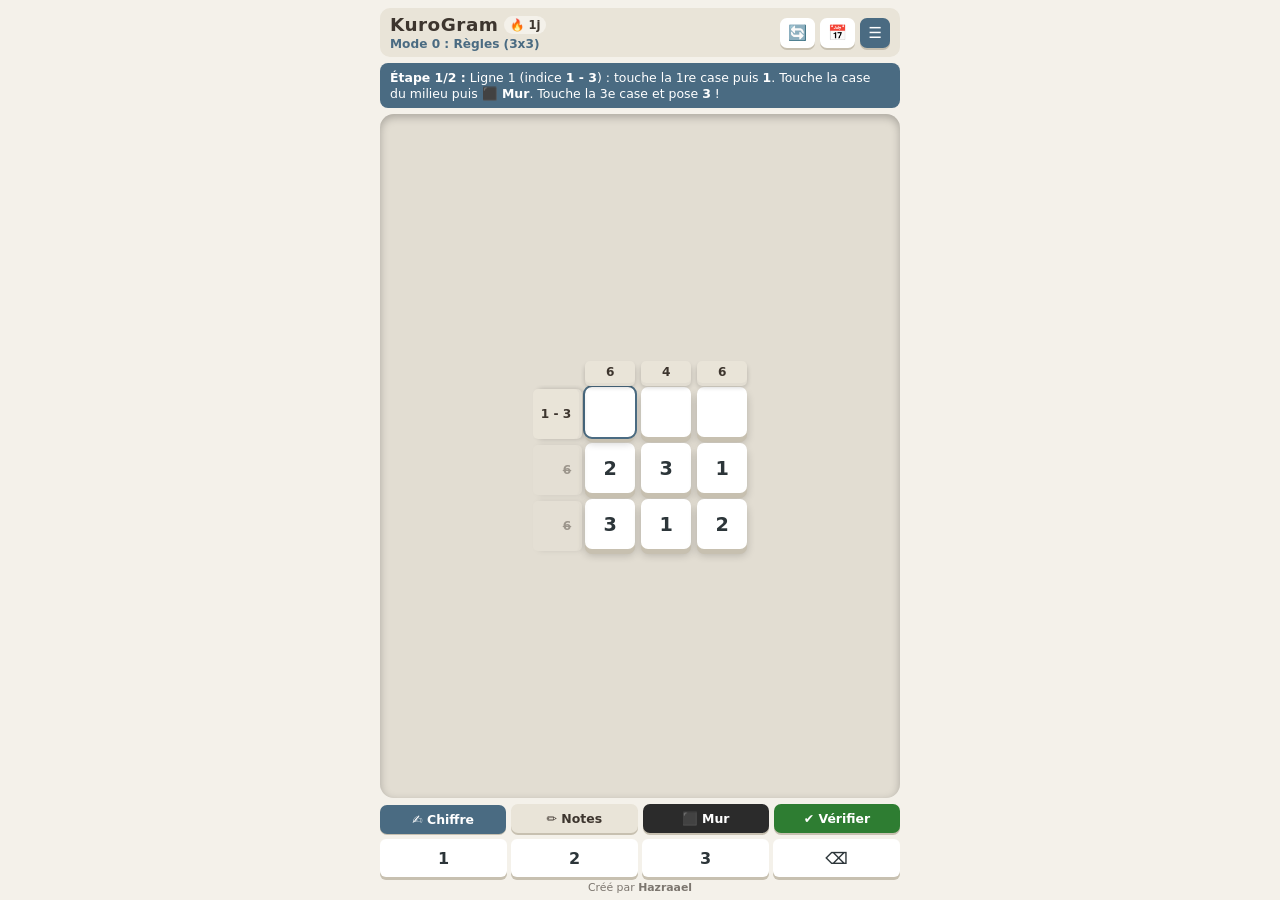
==== index.html @ c88545e5 "Add files via upload" ====
<!DOCTYPE html>
<html lang="fr">
<head>
    <meta charset="UTF-8">
    <meta name="viewport" content="width=device-width, initial-scale=1.0, maximum-scale=1.0, user-scalable=no">
    <title>KuroGram</title>
    <link rel="stylesheet" href="style.css">
</head>
<body class="theme-paper">
    <div id="app">
        <!-- EN-TÊTE UNIFIÉ COMPACT -->
        <header class="top-bar">
            <div class="brand-col">
                <div class="brand-line">
                    <h1>KuroGram</h1>
                    <span id="streak-badge" title="Jours consécutifs">🔥 1j</span>
                    <span id="lives-container" class="hidden">❤️❤️❤️❤️</span>
                </div>
                <div class="sub-status">
                    <span id="mode-label">Mode 0 : Règles</span>
                    <select id="size-selector" class="size-selector hidden" title="Taille de la grille"></select>
                </div>
            </div>

            <div class="header-actions">
                <div id="timer-label" class="timer-pill hidden">⏱️ 00:00</div>
                <button id="btn-new-grid" class="icon-btn" title="Nouvelle grille (Pub)">🔄</button>
                <button id="btn-daily" class="icon-btn" title="Défi du Jour">📅</button>
                <button id="btn-menu" class="icon-btn menu-btn" title="Menu Principal">☰</button>
            </div>
        </header>

        <!-- BANDEAU TUTORIEL / GUIDAGE (Modes 0 et 1 uniquement) -->
        <div id="guide-banner" class="guide-banner hidden">
            <span id="guide-text">Bienvenue dans le mode d'apprentissage.</span>
        </div>

        <!-- PLATEAU DE JEU 2.5D AUTO-ADAPTATIF -->
        <main class="board-wrapper" id="board-wrapper">
            <div id="grid-container" class="grid-container"></div>
        </main>

        <!-- ZONE DE CONTRÔLES TOUJOURS VISIBLE EN BAS -->
        <section class="controls-area">
            <div class="input-modes">
                <button id="tool-num" class="tool-btn active">✍️ Chiffre</button>
                <button id="tool-note" class="tool-btn">✏️ Notes</button>
                <button id="action-wall" class="tool-btn wall-action-btn">⬛ Mur</button>
                <button id="btn-verify" class="tool-btn verify-btn">✔️ Vérifier</button>
            </div>

            <!-- PAVÉ NUMÉRIQUE COMPACT -->
            <div id="numpad" class="numpad"></div>

            <!-- BARRE DES 3 BONUS + CRÉDIT INTÉGRÉ -->
            <div id="bonus-bar" class="bonus-bar">
                <button id="bonus-hammer" class="bonus-btn">
                    <span class="bonus-icon" id="icon-b1">🔨</span>
                    <span class="bonus-name" id="name-b1">Tampon</span>
                    <span class="bonus-count" id="count-b1">3</span>
                </button>
                <button id="bonus-quill" class="bonus-btn">
                    <span class="bonus-icon" id="icon-b2">🪶</span>
                    <span class="bonus-name" id="name-b2">Plume</span>
                    <span class="bonus-count" id="count-b2">2</span>
                </button>
                <button id="bonus-pencil" class="bonus-btn">
                    <span class="bonus-icon" id="icon-b3">✏️</span>
                    <span class="bonus-name" id="name-b3">Crayon</span>
                    <span class="bonus-count" id="count-b3">3</span>
                </button>
            </div>
            <footer class="credits">Créé par <strong>Hazraael</strong></footer>
        </section>
    </div>

    <!-- MENU UNIQUE CENTRALISÉ (ONGLETS : MODES / STATS / THÈMES & HAUTS-FAITS) -->
    <div id="modal-hub" class="modal hidden">
        <div class="modal-content">
            <div class="hub-tabs">
                <button class="hub-tab active" data-tab="tab-modes">⚙️ Modes</button>
                <button class="hub-tab" data-tab="tab-stats">📊 Stats</button>
                <button class="hub-tab" data-tab="tab-themes">🏆 Thèmes</button>
            </div>

            <!-- ONGLET 1 : MODES & PARAMÈTRES -->
            <div id="tab-modes" class="tab-pane">
                <div class="mode-list" id="mode-list"></div>
                <hr>
                <label class="toggle-row">
                    <span>Chiffres gravés dans les murs (Modes 0-3)</span>
                    <input type="checkbox" id="toggle-engraved" checked>
                </label>
                <div class="dev-unlock-box">
                    <input type="text" id="secret-code-input" placeholder="Code donateur / secret...">
                    <button id="btn-secret-code" class="primary-btn">Valider</button>
                </div>
                <div class="debug-zone">
                    <strong>🛠️ Outils de phase de test :</strong>
                    <div class="debug-actions">
                        <button id="btn-debug-unlock" class="secondary-btn">🔓 Tout débloquer</button>
                        <button id="btn-debug-reset" class="danger-btn">🗑️ Réinitialiser</button>
                    </div>
                </div>
            </div>

            <!-- ONGLET 2 : STATISTIQUES PERSONNELLES (GLOBAL + PAR TAILLE) -->
            <div id="tab-stats" class="tab-pane hidden">
                <div class="stats-filter-row">
                    <label for="stats-size-filter"><strong>Afficher :</strong></label>
                    <select id="stats-size-filter" class="size-selector">
                        <option value="global">🌍 Global (Toutes les grilles)</option>
                        <option value="3">Grille 3x3</option>
                        <option value="4">Grille 4x4</option>
                        <option value="5">Grille 5x5</option>
                        <option value="6">Grille 6x6</option>
                        <option value="7">Grille 7x7</option>
                        <option value="8">Grille 8x8</option>
                        <option value="9">Grille 9x9</option>
                        <option value="10">Grille 10x10 (PGM)</option>
                        <option value="11">Grille 11x11 (PGM)</option>
                        <option value="12">Grille 12x12 (PGM)</option>
                        <option value="13">Grille 13x13 (PGM)</option>
                        <option value="14">Grille 14x14 (PGM)</option>
                        <option value="15">Grille 15x15 (PGM)</option>
                        <option value="16">Grille 16x16 (PGM)</option>
                    </select>
                </div>
                <div id="stats-grid" class="stats-grid"></div>
                <div id="stats-details" class="stats-details"></div>
            </div>

            <!-- ONGLET 3 : THÈMES & HAUTS-FAITS -->
            <div id="tab-themes" class="tab-pane hidden">
                <h3>Thèmes Visuels</h3>
                <div id="theme-selector" class="theme-list"></div>
                <h3>Hauts-Faits</h3>
                <div id="achievements-list" class="achievements-list"></div>
            </div>

            <button class="close-modal-btn" data-close="modal-hub">Fermer</button>
        </div>
    </div>

    <!-- MODALE : VICTOIRE / DÉFAITE -->
    <div id="modal-end" class="modal hidden">
        <div class="modal-content center">
            <h2 id="end-title">Grille Résolue !</h2>
            <p id="end-message"></p>
            <div id="end-ad-info" class="ad-limit-box hidden"></div>
            <div class="end-actions">
                <button id="btn-extra-life" class="secondary-btn hidden">📺 Regarder une pub (+Vies)</button>
                <button id="btn-next-level" class="primary-btn">Nouvelle Grille ▶</button>
            </div>
        </div>
    </div>

    <!-- MODALE : PUBLICITÉ RÉCOMPENSÉE (SIMULATEUR PRÊT POUR ADMOB) -->
    <div id="modal-ad" class="modal hidden">
        <div class="modal-content center">
            <h2 id="ad-modal-title">📺 Bonus Vidéo</h2>
            <p id="ad-modal-desc"></p>
            <div id="ad-video-box" class="ad-video-box hidden">
                <div class="ad-spinner">⏳</div>
                <div id="ad-countdown-text">Publicité en cours... 3s</div>
            </div>
            <div class="end-actions" id="ad-modal-buttons">
                <button id="btn-watch-ad" class="secondary-btn">📺 Regarder la vidéo</button>
                <button id="btn-cancel-ad" class="close-modal-btn">Annuler</button>
            </div>
        </div>
    </div>

    <script src="game.js"></script>
</body>
</html>
---- style.css ----
:root {
    --bg-main: #f4f1ea;
    --bg-board: #e2ddd2;
    --tile-top: #ffffff;
    --tile-side: #c7c0b0;
    --tile-text: #2c3539;
    --wall-bg: #2b2b2b;
    --wall-inner-shadow: #141414;
    --wall-engraved: #686868;
    --clue-bg: #e9e4d8;
    --clue-text: #3d352e;
    --accent: #4a6b82;
}

body.theme-stone {
    --bg-main: #2c3034;
    --bg-board: #1e2124;
    --tile-top: #d6d2c4;
    --tile-side: #8e8878;
    --tile-text: #1c1c1c;
    --wall-bg: #16181a;
    --wall-inner-shadow: #090a0b;
    --wall-engraved: #52585e;
    --clue-bg: #383d42;
    --clue-text: #e0dcd0;
    --accent: #c08552;
}

body.theme-slate {
    --bg-main: #181b20;
    --bg-board: #111317;
    --tile-top: #262b33;
    --tile-side: #14171c;
    --tile-text: #e6e1d6;
    --wall-bg: #0c0e12;
    --wall-inner-shadow: #050608;
    --wall-engraved: #3a414d;
    --clue-bg: #20242b;
    --clue-text: #d4af37;
    --accent: #b89230;
}

* { box-sizing: border-box; margin: 0; padding: 0; user-select: none; font-family: system-ui, -apple-system, sans-serif; }

html, body {
    width: 100%;
    height: 100dvh;
    overflow: hidden;
    background-color: var(--bg-main);
    color: var(--tile-text);
    display: flex;
    justify-content: center;
    transition: background-color 0.3s;
}

#app {
    width: 100%;
    max-width: 540px;
    height: 100dvh;
    display: flex;
    flex-direction: column;
    justify-content: space-between;
    padding: 8px 10px 6px 10px;
    gap: 6px;
    overflow: hidden;
}

/* EN-TÊTE UNIFIÉ */
.top-bar {
    display: flex;
    justify-content: space-between;
    align-items: center;
    background: var(--clue-bg);
    padding: 6px 10px;
    border-radius: 10px;
    flex-shrink: 0;
}
.brand-col { display: flex; flex-direction: column; gap: 2px; }
.brand-line { display: flex; align-items: center; gap: 6px; }
.brand-line h1 { font-size: 1.15rem; letter-spacing: 0.5px; color: var(--clue-text); }
#streak-badge { background: var(--bg-main); padding: 2px 6px; border-radius: 10px; font-size: 0.72rem; font-weight: bold; color: var(--clue-text); }
#lives-container { font-size: 0.74rem; letter-spacing: -1px; }

.sub-status { display: flex; align-items: center; gap: 6px; font-size: 0.76rem; font-weight: 700; color: var(--accent); }
.size-selector {
    background: var(--tile-top); color: var(--tile-text);
    border: 1px solid var(--tile-side); border-radius: 5px;
    padding: 2px 6px; font-weight: 700; font-size: 0.75rem; cursor: pointer;
}

.header-actions { display: flex; align-items: center; gap: 5px; }
.timer-pill {
    background: var(--bg-main); color: var(--accent);
    padding: 5px 7px; border-radius: 7px; font-size: 0.78rem;
    font-weight: 800; font-variant-numeric: tabular-nums;
}
.icon-btn {
    background: var(--tile-top); color: var(--clue-text);
    border: none; padding: 6px 8px; border-radius: 7px;
    font-size: 0.95rem; cursor: pointer; box-shadow: 0 2px 0 var(--tile-side);
}
.icon-btn:active { transform: translateY(2px); box-shadow: none; }
.icon-btn.active-daily { background: var(--accent); color: #fff; }
.menu-btn { font-weight: 900; background: var(--accent); color: #fff; }

/* BANDEAU TUTORIEL COMPACT */
.guide-banner {
    background: var(--accent); color: #fff; padding: 7px 10px;
    border-radius: 8px; font-size: 0.78rem; line-height: 1.25;
    flex-shrink: 0;
}
.hidden { display: none !important; }

/* PLATEAU 2.5D FLEXIBLE */
.board-wrapper {
    flex: 1;
    min-height: 0;
    width: 100%;
    background: var(--bg-board);
    padding: 8px;
    border-radius: 14px;
    box-shadow: inset 0 3px 8px rgba(0,0,0,0.25);
    overflow: auto;
    display: flex;
}

.grid-container {
    display: grid;
    gap: 6px;
    align-items: center;
    justify-items: center;
    width: max-content;
    margin: auto;
}
.grid-container.compact-grid { gap: 3px; }

.corner-cell {
    position: sticky; top: 0; left: 0; z-index: 6;
    width: 100%; height: 100%;
    background: var(--bg-board);
    box-shadow: 2px 2px 0 var(--bg-board);
}

/* CASES INDICES */
.clue-cell {
    background: var(--clue-bg); color: var(--clue-text);
    border-radius: 5px; display: flex;
    font-weight: 700; font-size: 0.76rem;
}
.clue-cell.col-clue {
    position: sticky; top: 0; z-index: 4;
    width: 100%; height: 100%;
    flex-direction: column; justify-content: flex-end; align-items: center;
    padding: 4px 2px;
    box-shadow: 0 3px 0 var(--bg-board), 0 4px 5px rgba(0,0,0,0.2);
}
.clue-cell.row-clue {
    position: sticky; left: 0; z-index: 4;
    width: 100%; min-width: max-content; height: 100%;
    flex-direction: row; align-items: center; justify-content: flex-end;
    padding: 0 8px; white-space: nowrap;
    box-shadow: 3px 0 0 var(--bg-board), 4px 0 5px rgba(0,0,0,0.2);
}
.clue-cell.valid-clue { opacity: 0.42; text-decoration: line-through; }

/* TUILES DE JEU EN RELIEF 3D */
.tile {
    background: var(--tile-top); color: var(--tile-text);
    border-radius: 7px; position: relative; cursor: pointer;
    display: flex; justify-content: center; align-items: center;
    font-weight: 800;
    box-shadow: 0 5px 0 var(--tile-side), 0 6px 8px rgba(0,0,0,0.2);
    transform: translateY(-2px);
    transition: transform 0.1s ease, box-shadow 0.1s ease, background-color 0.15s;
}
.compact-grid .tile {
    border-radius: 5px;
    box-shadow: 0 3px 0 var(--tile-side), 0 3px 4px rgba(0,0,0,0.18);
    transform: translateY(-1px);
}
.tile.selected { outline: 2.5px solid var(--accent); z-index: 2; }

/* CASE MUR */
.tile.wall {
    background: var(--wall-bg); color: var(--wall-engraved);
    transform: translateY(2px);
    box-shadow: inset 0 3px 6px var(--wall-inner-shadow);
}
.compact-grid .tile.wall { transform: translateY(1px); }
.tile.wall.hide-engraved .tile-value { visibility: hidden; }

/* NOTES CANDIDATS */
.notes-grid {
    position: absolute; inset: 2px;
    display: grid; grid-template-columns: repeat(3, 1fr);
    font-size: 0.52rem; font-weight: 700; color: var(--accent);
    pointer-events: none; line-height: 1;
}
.notes-grid span { display: flex; justify-content: center; align-items: center; }

/* ANIMATIONS */
@keyframes waveJump {
    0%, 100% { transform: translateY(-2px) scale(1); }
    50% { transform: translateY(-9px) scale(1.06); }
}
.tile.wave-anim { animation: waveJump 0.4s ease; }

@keyframes pencilPulse {
    0%, 100% { box-shadow: 0 4px 0 var(--tile-side), 0 0 0 0 rgba(245, 176, 65, 0); }
    50% { box-shadow: 0 4px 0 var(--tile-side), 0 0 0 5px rgba(245, 176, 65, 0.85); }
}
.tile.bonus-highlight { animation: pencilPulse 0.7s ease 3; }

@keyframes errorFlash {
    0%, 100% { background-color: var(--tile-top); }
    50% { background-color: #e74c3c; color: #fff; }
}
.tile.error-highlight { animation: errorFlash 0.45s ease 3; }

@keyframes screenShake {
    0%, 100% { transform: translate(0, 0); }
    25% { transform: translate(-5px, 3px); }
    50% { transform: translate(5px, -3px); }
    75% { transform: translate(-3px, -2px); }
}
.shake { animation: screenShake 0.3s ease; }

/* CONTRÔLES DU BAS */
.controls-area { display: flex; flex-direction: column; gap: 6px; flex-shrink: 0; }
.input-modes { display: grid; grid-template-columns: repeat(4, 1fr); gap: 5px; }
.tool-btn {
    padding: 7px 4px; border-radius: 7px; border: none; font-weight: 700; font-size: 0.78rem;
    background: var(--clue-bg); color: var(--clue-text); cursor: pointer;
    box-shadow: 0 2px 0 var(--tile-side);
}
.tool-btn.active { background: var(--accent); color: #fff; transform: translateY(1px); box-shadow: 0 1px 0 var(--tile-side); }
.tool-btn.wall-action-btn { background: var(--wall-bg); color: #fff; }
.tool-btn.verify-btn { background: #2e7d32; color: #fff; }

/* PAVÉ NUMÉRIQUE + INDICE DÉCIMAL SUR LES TOUCHES LETTRES (A=10..G=16) */
.numpad {
    display: grid;
    grid-template-columns: repeat(auto-fit, minmax(36px, 1fr));
    gap: 4px;
}
.numpad.hexa-pad {
    grid-template-columns: repeat(9, 1fr);
}
.num-btn {
    position: relative;
    height: 38px;
    background: var(--tile-top); color: var(--tile-text);
    border: none; border-radius: 6px; font-size: 1rem; font-weight: 800;
    box-shadow: 0 3px 0 var(--tile-side); cursor: pointer;
    display: flex; justify-content: center; align-items: center;
}
.num-btn:active { transform: translateY(2px); box-shadow: 0 1px 0 var(--tile-side); }
.num-sub {
    position: absolute;
    top: 2px;
    right: 3px;
    font-size: 0.56rem;
    font-weight: 800;
    color: var(--accent);
    line-height: 1;
    opacity: 0.9;
}

.bonus-bar { display: grid; grid-template-columns: repeat(3, 1fr); gap: 6px; }
.bonus-btn {
    display: flex; align-items: center; justify-content: center; gap: 5px;
    padding: 7px 4px; border-radius: 8px; border: none; cursor: pointer;
    background: var(--clue-bg); color: var(--clue-text); font-weight: 700; font-size: 0.8rem;
    box-shadow: 0 3px 0 var(--tile-side);
}
.bonus-btn:active { transform: translateY(2px); box-shadow: 0 1px 0 var(--tile-side); }
.bonus-count { background: var(--accent); color: #fff; font-size: 0.7rem; padding: 1px 5px; border-radius: 8px; }
.bonus-count.empty-count { background: #c0392b; }

.credits { text-align: center; font-size: 0.68rem; opacity: 0.65; color: var(--clue-text); line-height: 1; }

/* MODALES & STATISTIQUES PAR TAILLE */
.modal {
    position: fixed; inset: 0; background: rgba(0,0,0,0.65);
    display: flex; justify-content: center; align-items: center; padding: 12px; z-index: 100;
}
.modal-content {
    background: var(--bg-main); color: var(--clue-text);
    width: 100%; max-width: 440px; max-height: 88dvh; overflow-y: auto;
    padding: 14px; border-radius: 14px; display: flex; flex-direction: column; gap: 10px;
}
.modal-content.center { text-align: center; }

.hub-tabs { display: grid; grid-template-columns: repeat(3, 1fr); gap: 6px; }
.hub-tab {
    padding: 8px; border-radius: 8px; border: none; font-weight: 700; font-size: 0.82rem;
    background: var(--clue-bg); color: var(--clue-text); cursor: pointer;
}
.hub-tab.active { background: var(--accent); color: #fff; }
.tab-pane { display: flex; flex-direction: column; gap: 8px; }

.stats-filter-row {
    display: flex; justify-content: space-between; align-items: center;
    background: var(--clue-bg); padding: 8px 10px; border-radius: 8px; font-size: 0.82rem;
}
.stats-grid { display: grid; grid-template-columns: repeat(2, 1fr); gap: 8px; }
.stat-card { background: var(--clue-bg); padding: 9px; border-radius: 8px; text-align: center; }
.stat-card .stat-val { font-size: 1.25rem; font-weight: 800; color: var(--accent); }
.stat-card .stat-lbl { font-size: 0.72rem; opacity: 0.85; }
.stats-details {
    background: var(--clue-bg); padding: 10px; border-radius: 8px;
    font-size: 0.8rem; display: flex; flex-direction: column; gap: 5px;
}
.stats-row { display: flex; justify-content: space-between; border-bottom: 1px solid rgba(0,0,0,0.06); padding-bottom: 3px; }

.ad-limit-box {
    background: var(--clue-bg); padding: 10px; border-radius: 8px;
    font-size: 0.82rem; line-height: 1.35; border-left: 4px solid #e67e22;
}
.ad-video-box {
    background: #111; color: #fff; padding: 20px; border-radius: 10px;
    display: flex; flex-direction: column; align-items: center; gap: 8px; font-weight: 700;
}
.ad-spinner { font-size: 1.8rem; animation: pulse 1s infinite; }
.end-actions { display: flex; flex-direction: column; gap: 8px; margin-top: 4px; }

.mode-item, .theme-item, .ach-item {
    padding: 8px 10px; border-radius: 8px; background: var(--clue-bg);
    display: flex; justify-content: space-between; align-items: center; margin-bottom: 4px;
}
.mode-item.locked, .theme-item.locked, .ach-item.locked { opacity: 0.5; }
.toggle-row { display: flex; justify-content: space-between; align-items: center; font-size: 0.82rem; padding: 4px 0; }
.primary-btn, .close-modal-btn {
    padding: 10px 12px; background: var(--accent); color: #fff;
    border: none; border-radius: 8px; font-weight: 700; cursor: pointer;
}
.secondary-btn { padding: 10px; background: #e67e22; color: #fff; border: none; border-radius: 8px; font-weight: 700; cursor: pointer; font-size: 0.84rem; }
.danger-btn { padding: 8px; background: #c0392b; color: #fff; border: none; border-radius: 8px; font-weight: 700; cursor: pointer; font-size: 0.78rem; }
.dev-unlock-box { display: flex; gap: 6px; }
.dev-unlock-box input { flex: 1; padding: 7px; border-radius: 6px; border: 1px solid var(--tile-side); }
.debug-zone { background: rgba(0,0,0,0.06); padding: 8px; border-radius: 8px; display: flex; flex-direction: column; gap: 6px; font-size: 0.8rem; }
.debug-actions { display: grid; grid-template-columns: 1fr 1fr; gap: 6px; }
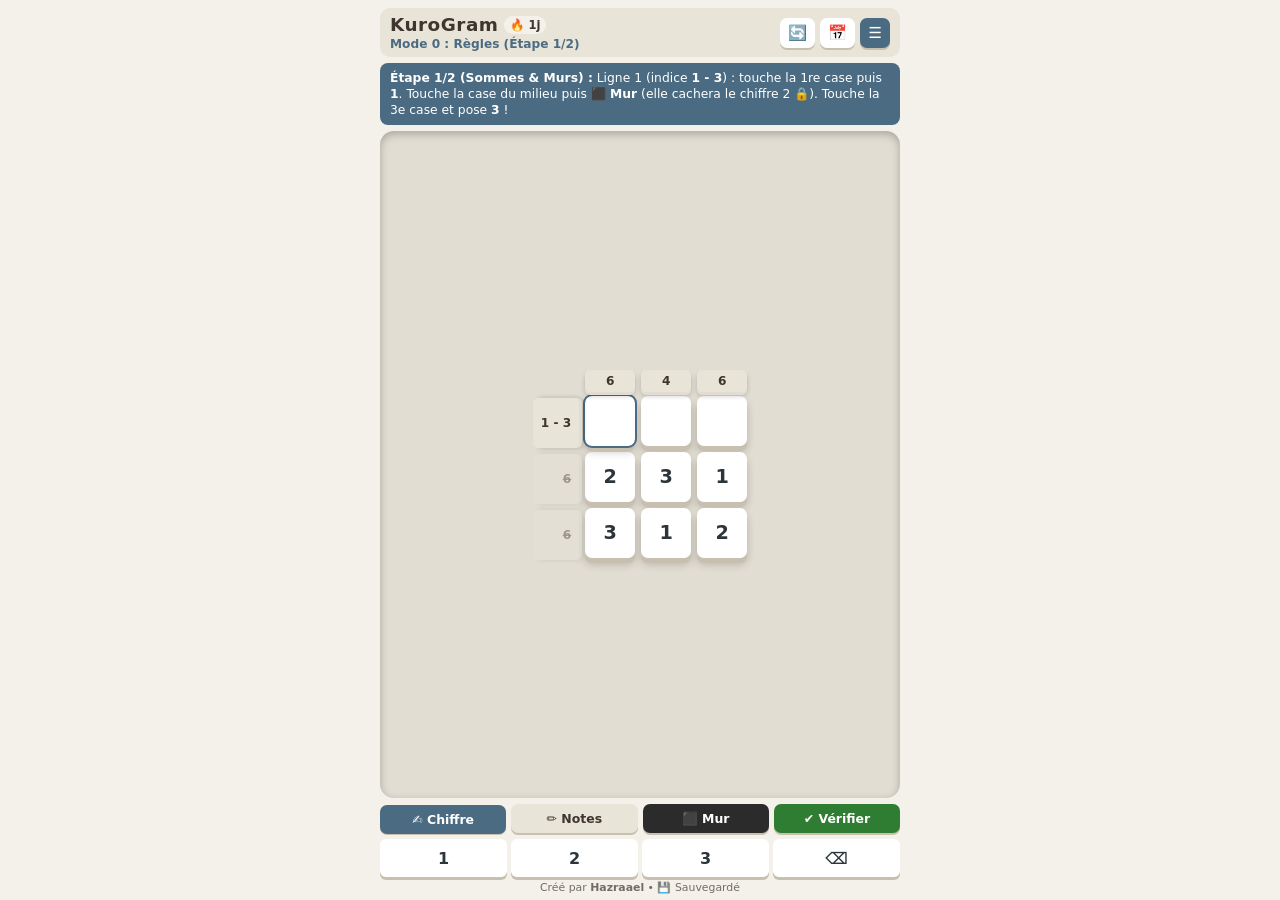
==== commit ed413917: "Update - Correction du blocage d'onglet - Défilement natif forcé sur portail.html - Service Worker" ====
--- a/index.html
+++ b/index.html
@@ -4,9 +4,18 @@
     <meta charset="UTF-8">
     <meta name="viewport" content="width=device-width, initial-scale=1.0, maximum-scale=1.0, user-scalable=no">
     <title>KuroGram</title>
+    <link rel="manifest" href="/kurogram/manifest.json">
+    <link rel="icon" type="image/png" sizes="192x192" href="/kurogram/icon-192.png">
+    <link rel="apple-touch-icon" href="/kurogram/icon-192.png">
+    <meta name="theme-color" content="#4a6b82">
+    <meta name="apple-mobile-web-app-capable" content="yes">
+    <meta name="apple-mobile-web-app-status-bar-style" content="black-translucent">
     <link rel="stylesheet" href="style.css">
 </head>
-<body class="theme-paper">
+<body class="game-screen theme-paper">
+    <!-- CONTENEUR DE NOTIFICATIONS INTÉGRÉES (REMPLACE LES ALERTES NATIVES) -->
+    <div id="toast-container" class="toast-container" aria-live="polite"></div>
+
     <div id="app">
         <!-- EN-TÊTE UNIFIÉ COMPACT -->
         <header class="top-bar">
@@ -24,7 +33,7 @@
 
             <div class="header-actions">
                 <div id="timer-label" class="timer-pill hidden">⏱️ 00:00</div>
-                <button id="btn-new-grid" class="icon-btn" title="Nouvelle grille (Pub)">🔄</button>
+                <button id="btn-new-grid" class="icon-btn" title="Nouvelle grille">🔄</button>
                 <button id="btn-daily" class="icon-btn" title="Défi du Jour">📅</button>
                 <button id="btn-menu" class="icon-btn menu-btn" title="Menu Principal">☰</button>
             </div>
@@ -70,7 +79,9 @@
                     <span class="bonus-count" id="count-b3">3</span>
                 </button>
             </div>
-            <footer class="credits">Créé par <strong>Hazraael</strong></footer>
+            <footer class="credits" id="footer-credits" title="Créé par Hazraael">
+                Créé par <strong>Hazraael</strong> • <span id="save-indicator">💾 Sauvegardé</span>
+            </footer>
         </section>
     </div>
 
@@ -88,18 +99,21 @@
                 <div class="mode-list" id="mode-list"></div>
                 <hr>
                 <label class="toggle-row">
-                    <span>Chiffres gravés dans les murs (Modes 0-3)</span>
+                    <span>Chiffres gravés 🔒 dans les murs (Modes 0-3)</span>
                     <input type="checkbox" id="toggle-engraved" checked>
                 </label>
                 <div class="dev-unlock-box">
                     <input type="text" id="secret-code-input" placeholder="Code donateur / secret...">
                     <button id="btn-secret-code" class="primary-btn">Valider</button>
                 </div>
-                <div class="debug-zone">
-                    <strong>🛠️ Outils de phase de test :</strong>
+                <button id="btn-player-reset" class="danger-btn" style="margin-top:4px;">🗑️ Réinitialiser ma progression</button>
+
+                <!-- ZONE DE TEST MASQUÉE PAR DÉFAUT (S'active en tapant TEST ou 5 clics sur Hazraael) -->
+                <div id="debug-zone" class="debug-zone hidden">
+                    <strong>🛠️ Outils Développeur (Test) :</strong>
                     <div class="debug-actions">
                         <button id="btn-debug-unlock" class="secondary-btn">🔓 Tout débloquer</button>
-                        <button id="btn-debug-reset" class="danger-btn">🗑️ Réinitialiser</button>
+                        <button id="btn-debug-reset" class="danger-btn">🗑️ Reset Total</button>
                     </div>
                 </div>
             </div>
@@ -138,7 +152,7 @@
                 <div id="achievements-list" class="achievements-list"></div>
             </div>
 
-            <button class="close-modal-btn" data-close="modal-hub">Fermer</button>
+            <button class="close-modal-btn" data-close="modal-hub">Fermer (Échap)</button>
         </div>
     </div>
 
@@ -150,12 +164,24 @@
             <div id="end-ad-info" class="ad-limit-box hidden"></div>
             <div class="end-actions">
                 <button id="btn-extra-life" class="secondary-btn hidden">📺 Regarder une pub (+Vies)</button>
-                <button id="btn-next-level" class="primary-btn">Nouvelle Grille ▶</button>
-            </div>
-        </div>
-    </div>
-
-    <!-- MODALE : PUBLICITÉ RÉCOMPENSÉE (SIMULATEUR PRÊT POUR ADMOB) -->
+                <button id="btn-next-level" class="primary-btn">Continuer ▶</button>
+            </div>
+        </div>
+    </div>
+
+    <!-- MODALE : CONFIRMATION INTÉGRÉE (REMPLACE WINDOW.CONFIRM) -->
+    <div id="modal-confirm" class="modal hidden">
+        <div class="modal-content center">
+            <h2 id="confirm-title">Confirmation</h2>
+            <p id="confirm-message"></p>
+            <div class="end-actions">
+                <button id="btn-confirm-yes" class="primary-btn">Confirmer</button>
+                <button id="btn-confirm-no" class="close-modal-btn">Annuler</button>
+            </div>
+        </div>
+    </div>
+
+    <!-- MODALE : PUBLICITÉ RÉCOMPENSÉE -->
     <div id="modal-ad" class="modal hidden">
         <div class="modal-content center">
             <h2 id="ad-modal-title">📺 Bonus Vidéo</h2>
--- a/style.css
+++ b/style.css
@@ -6,7 +6,7 @@
     --tile-text: #2c3539;
     --wall-bg: #2b2b2b;
     --wall-inner-shadow: #141414;
-    --wall-engraved: #686868;
+    --wall-engraved: #8c8c8c;
     --clue-bg: #e9e4d8;
     --clue-text: #3d352e;
     --accent: #4a6b82;
@@ -20,7 +20,7 @@
     --tile-text: #1c1c1c;
     --wall-bg: #16181a;
     --wall-inner-shadow: #090a0b;
-    --wall-engraved: #52585e;
+    --wall-engraved: #737b82;
     --clue-bg: #383d42;
     --clue-text: #e0dcd0;
     --accent: #c08552;
@@ -34,23 +34,30 @@
     --tile-text: #e6e1d6;
     --wall-bg: #0c0e12;
     --wall-inner-shadow: #050608;
-    --wall-engraved: #3a414d;
+    --wall-engraved: #626d80;
     --clue-bg: #20242b;
     --clue-text: #d4af37;
     --accent: #b89230;
 }
 
-* { box-sizing: border-box; margin: 0; padding: 0; user-select: none; font-family: system-ui, -apple-system, sans-serif; }
-
+* { box-sizing: border-box; margin: 0; padding: 0; font-family: system-ui, -apple-system, sans-serif; }
+
+/* Par défaut, les pages peuvent défiler librement sur mobile */
 html, body {
     width: 100%;
+    min-height: 100dvh;
+    background-color: var(--bg-main);
+    color: var(--tile-text);
+    transition: background-color 0.3s;
+}
+
+/* Seul l'écran de jeu principal verrouille la hauteur à 100dvh */
+body.game-screen {
     height: 100dvh;
     overflow: hidden;
-    background-color: var(--bg-main);
-    color: var(--tile-text);
+    user-select: none;
     display: flex;
     justify-content: center;
-    transition: background-color 0.3s;
 }
 
 #app {
@@ -63,6 +70,54 @@
     padding: 8px 10px 6px 10px;
     gap: 6px;
     overflow: hidden;
+}
+
+/* NOTIFICATIONS INTÉGRÉES (TOASTS NON-BLOQUANTS) */
+.toast-container {
+    position: fixed;
+    top: 12px;
+    left: 50%;
+    transform: translateX(-50%);
+    z-index: 250;
+    width: 92%;
+    max-width: 460px;
+    display: flex;
+    flex-direction: column;
+    gap: 6px;
+    pointer-events: none;
+}
+.toast {
+    pointer-events: auto;
+    background: #2c3539;
+    color: #fff;
+    padding: 10px 14px;
+    border-radius: 10px;
+    font-size: 0.84rem;
+    font-weight: 600;
+    line-height: 1.35;
+    box-shadow: 0 6px 16px rgba(0,0,0,0.3);
+    display: flex;
+    justify-content: space-between;
+    align-items: center;
+    gap: 10px;
+    border-left: 5px solid var(--accent);
+    animation: toastIn 0.2s ease;
+}
+.toast.toast-success { border-left-color: #2ecc71; background: #1e3a28; }
+.toast.toast-warn { border-left-color: #f39c12; background: #3a2e18; }
+.toast.toast-error { border-left-color: #e74c3c; background: #3d1c1c; }
+.toast-close {
+    background: rgba(255,255,255,0.15);
+    color: #fff;
+    border: none;
+    border-radius: 6px;
+    padding: 3px 7px;
+    cursor: pointer;
+    font-weight: 800;
+}
+@keyframes toastIn {
+    from { opacity: 0; transform: translateY(-10px); }
+    to { opacity: 1; transform: translateY(0); }
 }
 
 /* EN-TÊTE UNIFIÉ */
@@ -106,7 +161,7 @@
 /* BANDEAU TUTORIEL COMPACT */
 .guide-banner {
     background: var(--accent); color: #fff; padding: 7px 10px;
-    border-radius: 8px; font-size: 0.78rem; line-height: 1.25;
+    border-radius: 8px; font-size: 0.77rem; line-height: 1.3;
     flex-shrink: 0;
 }
 .hidden { display: none !important; }
@@ -180,14 +235,34 @@
 }
 .tile.selected { outline: 2.5px solid var(--accent); z-index: 2; }
 
-/* CASE MUR */
+/* CASE MUR ET CHIFFRE GRAVÉ DISTINCTIF */
 .tile.wall {
-    background: var(--wall-bg); color: var(--wall-engraved);
+    background: var(--wall-bg);
+    color: var(--wall-engraved);
     transform: translateY(2px);
     box-shadow: inset 0 3px 6px var(--wall-inner-shadow);
 }
 .compact-grid .tile.wall { transform: translateY(1px); }
-.tile.wall.hide-engraved .tile-value { visibility: hidden; }
+
+/* Style gravé dans la pierre avec petit cadenas pour ne jamais le confondre avec un chiffre blanc */
+.tile.wall .tile-value {
+    font-size: 0.82em;
+    font-style: italic;
+    padding: 1px 5px;
+    border: 1px dashed rgba(255,255,255,0.18);
+    border-radius: 4px;
+    background: rgba(0,0,0,0.25);
+}
+.wall-lock-badge {
+    position: absolute;
+    bottom: 2px;
+    right: 3px;
+    font-size: 0.48rem;
+    opacity: 0.65;
+    pointer-events: none;
+}
+.tile.wall.hide-engraved .tile-value,
+.tile.wall.hide-engraved .wall-lock-badge { visibility: hidden; }
 
 /* NOTES CANDIDATS */
 .notes-grid {
@@ -237,15 +312,12 @@
 .tool-btn.wall-action-btn { background: var(--wall-bg); color: #fff; }
 .tool-btn.verify-btn { background: #2e7d32; color: #fff; }
 
-/* PAVÉ NUMÉRIQUE + INDICE DÉCIMAL SUR LES TOUCHES LETTRES (A=10..G=16) */
 .numpad {
     display: grid;
     grid-template-columns: repeat(auto-fit, minmax(36px, 1fr));
     gap: 4px;
 }
-.numpad.hexa-pad {
-    grid-template-columns: repeat(9, 1fr);
-}
+.numpad.hexa-pad { grid-template-columns: repeat(9, 1fr); }
 .num-btn {
     position: relative;
     height: 38px;
@@ -256,14 +328,9 @@
 }
 .num-btn:active { transform: translateY(2px); box-shadow: 0 1px 0 var(--tile-side); }
 .num-sub {
-    position: absolute;
-    top: 2px;
-    right: 3px;
-    font-size: 0.56rem;
-    font-weight: 800;
-    color: var(--accent);
-    line-height: 1;
-    opacity: 0.9;
+    position: absolute; top: 2px; right: 3px;
+    font-size: 0.56rem; font-weight: 800; color: var(--accent);
+    line-height: 1; opacity: 0.9;
 }
 
 .bonus-bar { display: grid; grid-template-columns: repeat(3, 1fr); gap: 6px; }
@@ -277,9 +344,9 @@
 .bonus-count { background: var(--accent); color: #fff; font-size: 0.7rem; padding: 1px 5px; border-radius: 8px; }
 .bonus-count.empty-count { background: #c0392b; }
 
-.credits { text-align: center; font-size: 0.68rem; opacity: 0.65; color: var(--clue-text); line-height: 1; }
-
-/* MODALES & STATISTIQUES PAR TAILLE */
+.credits { text-align: center; font-size: 0.68rem; opacity: 0.7; color: var(--clue-text); line-height: 1; cursor: pointer; }
+
+/* MODALES */
 .modal {
     position: fixed; inset: 0; background: rgba(0,0,0,0.65);
     display: flex; justify-content: center; align-items: center; padding: 12px; z-index: 100;
@@ -321,7 +388,7 @@
     background: #111; color: #fff; padding: 20px; border-radius: 10px;
     display: flex; flex-direction: column; align-items: center; gap: 8px; font-weight: 700;
 }
-.ad-spinner { font-size: 1.8rem; animation: pulse 1s infinite; }
+.ad-spinner { font-size: 1.8rem; }
 .end-actions { display: flex; flex-direction: column; gap: 8px; margin-top: 4px; }
 
 .mode-item, .theme-item, .ach-item {
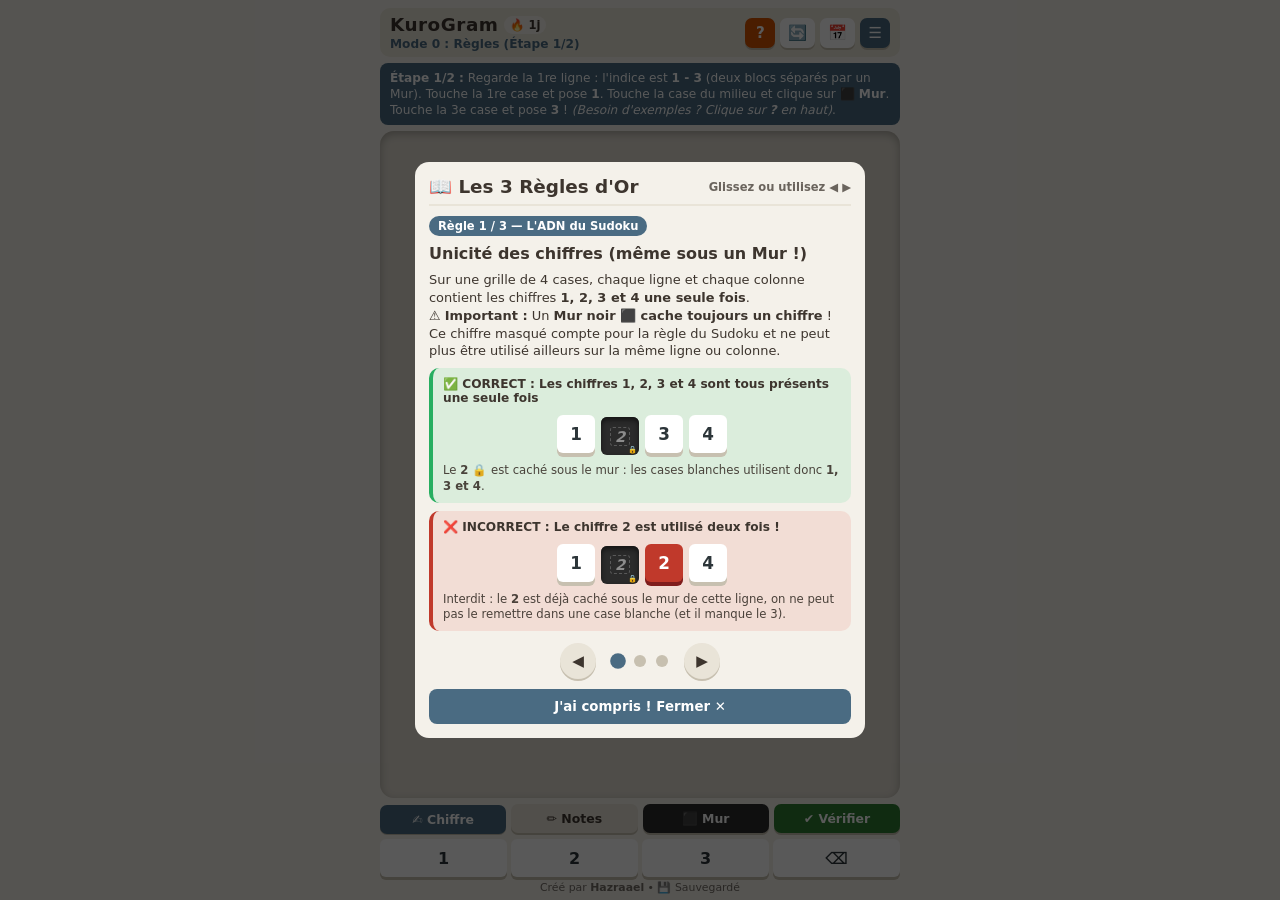
==== commit 21d7fa1e: "V1.2.0 - Bouton d'aide « ? » + Carrousel Visuel - Accueil du Défi du Jour : demande si le joueur co" ====
--- a/index.html
+++ b/index.html
@@ -13,7 +13,7 @@
     <link rel="stylesheet" href="style.css">
 </head>
 <body class="game-screen theme-paper">
-    <!-- CONTENEUR DE NOTIFICATIONS INTÉGRÉES (REMPLACE LES ALERTES NATIVES) -->
+    <!-- CONTENEUR DE NOTIFICATIONS INTÉGRÉES -->
     <div id="toast-container" class="toast-container" aria-live="polite"></div>
 
     <div id="app">
@@ -33,6 +33,7 @@
 
             <div class="header-actions">
                 <div id="timer-label" class="timer-pill hidden">⏱️ 00:00</div>
+                <button id="btn-help" class="icon-btn help-btn" title="Rappel des 3 Règles (?)">?</button>
                 <button id="btn-new-grid" class="icon-btn" title="Nouvelle grille">🔄</button>
                 <button id="btn-daily" class="icon-btn" title="Défi du Jour">📅</button>
                 <button id="btn-menu" class="icon-btn menu-btn" title="Menu Principal">☰</button>
@@ -85,6 +86,148 @@
         </section>
     </div>
 
+    <!-- MODALE : CARROUSEL VISUEL DES 3 RÈGLES (BOUTON ? & DÉMARRAGE TUTO) -->
+    <div id="modal-rules" class="modal hidden">
+        <div class="modal-content rules-modal-content">
+            <div class="rules-header">
+                <h2>📖 Les 3 Règles d'Or</h2>
+                <span class="swipe-hint">Glissez ou utilisez ◀ ▶</span>
+            </div>
+
+            <!-- ZONE CARROUSEL SWIPABLE -->
+            <div id="rules-carousel" class="rules-carousel">
+                <!-- SLIDE 1 : SUDOKU + SECRET DU MUR -->
+                <div class="rule-slide active" data-slide="0">
+                    <div class="rule-badge">Règle 1 / 3 — L'ADN du Sudoku</div>
+                    <h3>Unicité des chiffres (même sous un Mur !)</h3>
+                    <p class="rule-desc">
+                        Sur une grille de 4 cases, chaque ligne et chaque colonne contient les chiffres <strong>1, 2, 3 et 4 une seule fois</strong>.<br>
+                        ⚠️ <strong>Important :</strong> Un <strong>Mur noir ⬛ cache toujours un chiffre</strong> ! Ce chiffre masqué compte pour la règle du Sudoku et ne peut plus être utilisé ailleurs sur la même ligne ou colonne.
+                    </p>
+
+                    <div class="example-box ex-good">
+                        <div class="ex-title">✅ CORRECT : Les chiffres 1, 2, 3 et 4 sont tous présents une seule fois</div>
+                        <div class="mini-row">
+                            <div class="mini-tile">1</div>
+                            <div class="mini-tile mini-wall"><span>2</span><small>🔒</small></div>
+                            <div class="mini-tile">3</div>
+                            <div class="mini-tile">4</div>
+                        </div>
+                        <div class="ex-caption">Le <b>2 🔒</b> est caché sous le mur : les cases blanches utilisent donc <b>1, 3 et 4</b>.</div>
+                    </div>
+
+                    <div class="example-box ex-bad">
+                        <div class="ex-title">❌ INCORRECT : Le chiffre 2 est utilisé deux fois !</div>
+                        <div class="mini-row">
+                            <div class="mini-tile">1</div>
+                            <div class="mini-tile mini-wall"><span>2</span><small>🔒</small></div>
+                            <div class="mini-tile mini-err">2</div>
+                            <div class="mini-tile">4</div>
+                        </div>
+                        <div class="ex-caption">Interdit : le <b>2</b> est déjà caché sous le mur de cette ligne, on ne peut pas le remettre dans une case blanche (et il manque le 3).</div>
+                    </div>
+                </div>
+
+                <!-- SLIDE 2 : NONOGRAM -->
+                <div class="rule-slide hidden" data-slide="1">
+                    <div class="rule-badge">Règle 2 / 3 — L'ADN du Nonogram</div>
+                    <h3>Les Murs noirs découpent la grille</h3>
+                    <p class="rule-desc">
+                        Certaines cases sont des <strong>Murs noirs ⬛</strong> qui séparent les cases blanches en plusieurs blocs.<br>
+                        Si l'indice au bord affiche <strong>deux nombres</strong> (ex : <b>1 - 7</b>), il y a <strong>obligatoirement au moins un Mur ⬛</strong> entre le premier bloc blanc et le second bloc blanc.
+                    </p>
+
+                    <div class="example-box ex-good">
+                        <div class="ex-title">✅ CORRECT : Le mur sépare bien les deux blocs de l'indice « 1 - 7 »</div>
+                        <div class="mini-row">
+                            <div class="mini-clue">1 - 7</div>
+                            <div class="mini-tile">1</div>
+                            <div class="mini-tile mini-wall"><span>2</span><small>🔒</small></div>
+                            <div class="mini-tile">3</div>
+                            <div class="mini-tile">4</div>
+                        </div>
+                        <div class="ex-caption">1er bloc blanc à gauche (<b>1</b>), puis un <b>Mur ⬛</b>, puis le 2e bloc blanc à droite (<b>3 et 4</b>).</div>
+                    </div>
+
+                    <div class="example-box ex-bad">
+                        <div class="ex-title">❌ INCORRECT : Aucun mur ne sépare les deux blocs !</div>
+                        <div class="mini-row">
+                            <div class="mini-clue">1 - 7</div>
+                            <div class="mini-tile mini-err">1</div>
+                            <div class="mini-tile mini-err">3</div>
+                            <div class="mini-tile mini-err">4</div>
+                            <div class="mini-tile mini-wall"><span>2</span><small>🔒</small></div>
+                        </div>
+                        <div class="ex-caption">Interdit : ici toutes les cases blanches se touchent (cela ferait un seul bloc de somme 1+3+4 = <b>8</b> au lieu de <b>1 - 7</b>).</div>
+                    </div>
+                </div>
+
+                <!-- SLIDE 3 : KAKURO -->
+                <div class="rule-slide hidden" data-slide="2">
+                    <div class="rule-badge">Règle 3 / 3 — L'ADN du Kakuro</div>
+                    <h3>Les Sommes (Le Mur ne s'additionne jamais !)</h3>
+                    <p class="rule-desc">
+                        Les indices sur les bords indiquent <strong>la somme des cases blanches</strong> de chaque bloc.<br>
+                        ⚠️ <strong>Règle clé :</strong> Le chiffre caché sous un <strong>Mur ⬛ ne compte JAMAIS dans la somme</strong> (il vaut 0 pour l'addition, même s'il compte pour le Sudoku !).
+                    </p>
+
+                    <div class="example-box ex-good">
+                        <div class="ex-title">✅ CORRECT : Seules les cases blanches sont additionnées</div>
+                        <div class="mini-row">
+                            <div class="mini-clue">1 - 7</div>
+                            <div class="mini-tile">1</div>
+                            <div class="mini-tile mini-wall"><span>2</span><small>🔒</small></div>
+                            <div class="mini-tile">3</div>
+                            <div class="mini-tile">4</div>
+                        </div>
+                        <div class="ex-caption">Bloc gauche = <b>1</b>. Le mur (<b>2🔒</b>) est ignoré dans la somme. Bloc droit = <b>3 + 4 = 7</b> !</div>
+                    </div>
+
+                    <div class="example-box ex-bad">
+                        <div class="ex-title">❌ INCORRECT : Le chiffre du mur a été compté dans la somme</div>
+                        <div class="mini-row">
+                            <div class="mini-clue">1 - 7</div>
+                            <div class="mini-tile">1</div>
+                            <div class="mini-tile mini-wall"><span>4</span><small>🔒</small></div>
+                            <div class="mini-tile mini-err">3</div>
+                            <div class="mini-tile mini-err">2</div>
+                        </div>
+                        <div class="ex-caption">Erreur : les cases blanches de droite font <b>3 + 2 = 5</b> (et non 7). Le <b>4🔒</b> sous le mur ne s'additionne jamais !</div>
+                    </div>
+                </div>
+            </div>
+
+            <!-- NAVIGATION DU CARROUSEL (FLÈCHES + POINTS) -->
+            <div class="carousel-nav">
+                <button id="rule-prev" class="carousel-arrow" title="Règle précédente">◀</button>
+                <div class="carousel-dots">
+                    <button class="carousel-dot active" data-dot="0" aria-label="Règle 1"></button>
+                    <button class="carousel-dot" data-dot="1" aria-label="Règle 2"></button>
+                    <button class="carousel-dot" data-dot="2" aria-label="Règle 3"></button>
+                </div>
+                <button id="rule-next" class="carousel-arrow" title="Règle suivante">▶</button>
+            </div>
+
+            <div class="rules-footer-actions">
+                <button id="btn-close-rules" class="primary-btn">J'ai compris ! Fermer ✕</button>
+                <button id="btn-rules-start-tuto" class="secondary-btn hidden">🎓 Faire le tutoriel guidé (Mode 0)</button>
+            </div>
+        </div>
+    </div>
+
+    <!-- MODALE : QUESTION AVANT LE PUZZLE DU JOUR -->
+    <div id="modal-daily-check" class="modal hidden">
+        <div class="modal-content center">
+            <h2>📅 Défi du Jour (5x5)</h2>
+            <p>Avant de lancer la grille quotidienne, <strong>connaissez-vous déjà les 3 règles de KuroGram</strong> (Sudoku, Murs Nonogram et Sommes Kakuro) ?</p>
+            <div class="end-actions">
+                <button id="btn-daily-know-yes" class="primary-btn">✅ Oui, lancer le Défi du Jour ▶</button>
+                <button id="btn-daily-know-no" class="secondary-btn">📖 Non, voir les règles illustrées</button>
+                <button id="btn-daily-cancel" class="close-modal-btn">Annuler</button>
+            </div>
+        </div>
+    </div>
+
     <!-- MENU UNIQUE CENTRALISÉ (ONGLETS : MODES / STATS / THÈMES & HAUTS-FAITS) -->
     <div id="modal-hub" class="modal hidden">
         <div class="modal-content">
@@ -108,7 +251,7 @@
                 </div>
                 <button id="btn-player-reset" class="danger-btn" style="margin-top:4px;">🗑️ Réinitialiser ma progression</button>
 
-                <!-- ZONE DE TEST MASQUÉE PAR DÉFAUT (S'active en tapant TEST ou 5 clics sur Hazraael) -->
+                <!-- ZONE DE TEST MASQUÉE PAR DÉFAUT -->
                 <div id="debug-zone" class="debug-zone hidden">
                     <strong>🛠️ Outils Développeur (Test) :</strong>
                     <div class="debug-actions">
@@ -118,7 +261,7 @@
                 </div>
             </div>
 
-            <!-- ONGLET 2 : STATISTIQUES PERSONNELLES (GLOBAL + PAR TAILLE) -->
+            <!-- ONGLET 2 : STATISTIQUES PERSONNELLES -->
             <div id="tab-stats" class="tab-pane hidden">
                 <div class="stats-filter-row">
                     <label for="stats-size-filter"><strong>Afficher :</strong></label>
@@ -169,7 +312,7 @@
         </div>
     </div>
 
-    <!-- MODALE : CONFIRMATION INTÉGRÉE (REMPLACE WINDOW.CONFIRM) -->
+    <!-- MODALE : CONFIRMATION INTÉGRÉE -->
     <div id="modal-confirm" class="modal hidden">
         <div class="modal-content center">
             <h2 id="confirm-title">Confirmation</h2>
--- a/style.css
+++ b/style.css
@@ -42,7 +42,6 @@
 
 * { box-sizing: border-box; margin: 0; padding: 0; font-family: system-ui, -apple-system, sans-serif; }
 
-/* Par défaut, les pages peuvent défiler librement sur mobile */
 html, body {
     width: 100%;
     min-height: 100dvh;
@@ -51,7 +50,6 @@
     transition: background-color 0.3s;
 }
 
-/* Seul l'écran de jeu principal verrouille la hauteur à 100dvh */
 body.game-screen {
     height: 100dvh;
     overflow: hidden;
@@ -72,7 +70,7 @@
     overflow: hidden;
 }
 
-/* NOTIFICATIONS INTÉGRÉES (TOASTS NON-BLOQUANTS) */
+/* NOTIFICATIONS INTÉGRÉES */
 .toast-container {
     position: fixed;
     top: 12px;
@@ -156,12 +154,18 @@
 }
 .icon-btn:active { transform: translateY(2px); box-shadow: none; }
 .icon-btn.active-daily { background: var(--accent); color: #fff; }
+.help-btn {
+    font-weight: 900;
+    background: #d35400;
+    color: #fff;
+    min-width: 30px;
+}
 .menu-btn { font-weight: 900; background: var(--accent); color: #fff; }
 
 /* BANDEAU TUTORIEL COMPACT */
 .guide-banner {
     background: var(--accent); color: #fff; padding: 7px 10px;
-    border-radius: 8px; font-size: 0.77rem; line-height: 1.3;
+    border-radius: 8px; font-size: 0.76rem; line-height: 1.32;
     flex-shrink: 0;
 }
 .hidden { display: none !important; }
@@ -244,7 +248,6 @@
 }
 .compact-grid .tile.wall { transform: translateY(1px); }
 
-/* Style gravé dans la pierre avec petit cadenas pour ne jamais le confondre avec un chiffre blanc */
 .tile.wall .tile-value {
     font-size: 0.82em;
     font-style: italic;
@@ -346,17 +349,165 @@
 
 .credits { text-align: center; font-size: 0.68rem; opacity: 0.7; color: var(--clue-text); line-height: 1; cursor: pointer; }
 
-/* MODALES */
+/* MODALES & CARROUSEL VISUEL DES RÈGLES */
 .modal {
     position: fixed; inset: 0; background: rgba(0,0,0,0.65);
-    display: flex; justify-content: center; align-items: center; padding: 12px; z-index: 100;
+    display: flex; justify-content: center; align-items: center; padding: 10px; z-index: 100;
 }
 .modal-content {
     background: var(--bg-main); color: var(--clue-text);
-    width: 100%; max-width: 440px; max-height: 88dvh; overflow-y: auto;
+    width: 100%; max-width: 450px; max-height: 90dvh; overflow-y: auto;
     padding: 14px; border-radius: 14px; display: flex; flex-direction: column; gap: 10px;
 }
 .modal-content.center { text-align: center; }
+
+.rules-header {
+    display: flex; justify-content: space-between; align-items: center;
+    border-bottom: 2px solid var(--clue-bg); padding-bottom: 6px;
+}
+.rules-header h2 { font-size: 1.15rem; }
+.swipe-hint { font-size: 0.72rem; opacity: 0.75; font-weight: 600; }
+
+.rules-carousel {
+    position: relative;
+    overflow: hidden;
+    touch-action: pan-y;
+    cursor: grab;
+}
+.rules-carousel:active { cursor: grabbing; }
+
+.rule-slide {
+    display: flex;
+    flex-direction: column;
+    gap: 8px;
+    animation: fadeSlide 0.22s ease;
+}
+@keyframes fadeSlide {
+    from { opacity: 0.3; transform: translateX(8px); }
+    to { opacity: 1; transform: translateX(0); }
+}
+
+.rule-badge {
+    align-self: flex-start;
+    background: var(--accent); color: #fff;
+    font-size: 0.72rem; font-weight: 800;
+    padding: 3px 9px; border-radius: 12px;
+}
+.rule-slide h3 { font-size: 1rem; color: var(--clue-text); }
+.rule-desc { font-size: 0.81rem; line-height: 1.38; }
+
+.example-box {
+    padding: 9px 10px;
+    border-radius: 10px;
+    display: flex;
+    flex-direction: column;
+    gap: 6px;
+    border-left: 4px solid transparent;
+}
+.example-box.ex-good {
+    background: rgba(46, 204, 113, 0.12);
+    border-left-color: #27ae60;
+}
+.example-box.ex-bad {
+    background: rgba(231, 76, 60, 0.12);
+    border-left-color: #c0392b;
+}
+.ex-title { font-size: 0.76rem; font-weight: 800; }
+.ex-caption { font-size: 0.73rem; line-height: 1.3; opacity: 0.92; }
+
+/* MINI-TUILES 2.5D D'ILLUSTRATION DANS LES RÈGLES */
+.mini-row {
+    display: flex;
+    align-items: center;
+    justify-content: center;
+    gap: 6px;
+    padding: 4px 0;
+}
+.mini-clue {
+    background: var(--clue-bg);
+    color: var(--clue-text);
+    font-weight: 800;
+    font-size: 0.78rem;
+    padding: 8px 9px;
+    border-radius: 6px;
+    white-space: nowrap;
+}
+.mini-tile {
+    width: 38px;
+    height: 38px;
+    background: var(--tile-top);
+    color: var(--tile-text);
+    border-radius: 6px;
+    display: flex;
+    justify-content: center;
+    align-items: center;
+    font-weight: 800;
+    font-size: 1.05rem;
+    box-shadow: 0 4px 0 var(--tile-side);
+    position: relative;
+}
+.mini-tile.mini-wall {
+    background: var(--wall-bg);
+    color: var(--wall-engraved);
+    box-shadow: inset 0 3px 5px var(--wall-inner-shadow);
+    transform: translateY(2px);
+    font-style: italic;
+    font-size: 0.92rem;
+}
+.mini-tile.mini-wall span {
+    border: 1px dashed rgba(255,255,255,0.22);
+    padding: 0 4px;
+    border-radius: 3px;
+}
+.mini-tile.mini-wall small {
+    position: absolute;
+    bottom: 1px;
+    right: 2px;
+    font-size: 0.45rem;
+    font-style: normal;
+}
+.mini-tile.mini-err {
+    background: #c0392b;
+    color: #fff;
+    box-shadow: 0 4px 0 #7f1d1d;
+}
+
+/* BARRE DE NAVIGATION CARROUSEL (FLÈCHES + POINTS) */
+.carousel-nav {
+    display: flex;
+    justify-content: center;
+    align-items: center;
+    gap: 16px;
+    margin-top: 2px;
+}
+.carousel-arrow {
+    background: var(--clue-bg);
+    color: var(--clue-text);
+    border: none;
+    width: 36px;
+    height: 36px;
+    border-radius: 50%;
+    font-size: 0.95rem;
+    font-weight: 900;
+    cursor: pointer;
+    box-shadow: 0 2px 0 var(--tile-side);
+}
+.carousel-arrow:active { transform: translateY(2px); box-shadow: none; }
+.carousel-dots { display: flex; gap: 10px; align-items: center; }
+.carousel-dot {
+    width: 12px;
+    height: 12px;
+    border-radius: 50%;
+    border: none;
+    background: var(--tile-side);
+    cursor: pointer;
+    transition: transform 0.2s, background-color 0.2s;
+}
+.carousel-dot.active {
+    background: var(--accent);
+    transform: scale(1.3);
+}
+.rules-footer-actions { display: flex; flex-direction: column; gap: 6px; }
 
 .hub-tabs { display: grid; grid-template-columns: repeat(3, 1fr); gap: 6px; }
 .hub-tab {
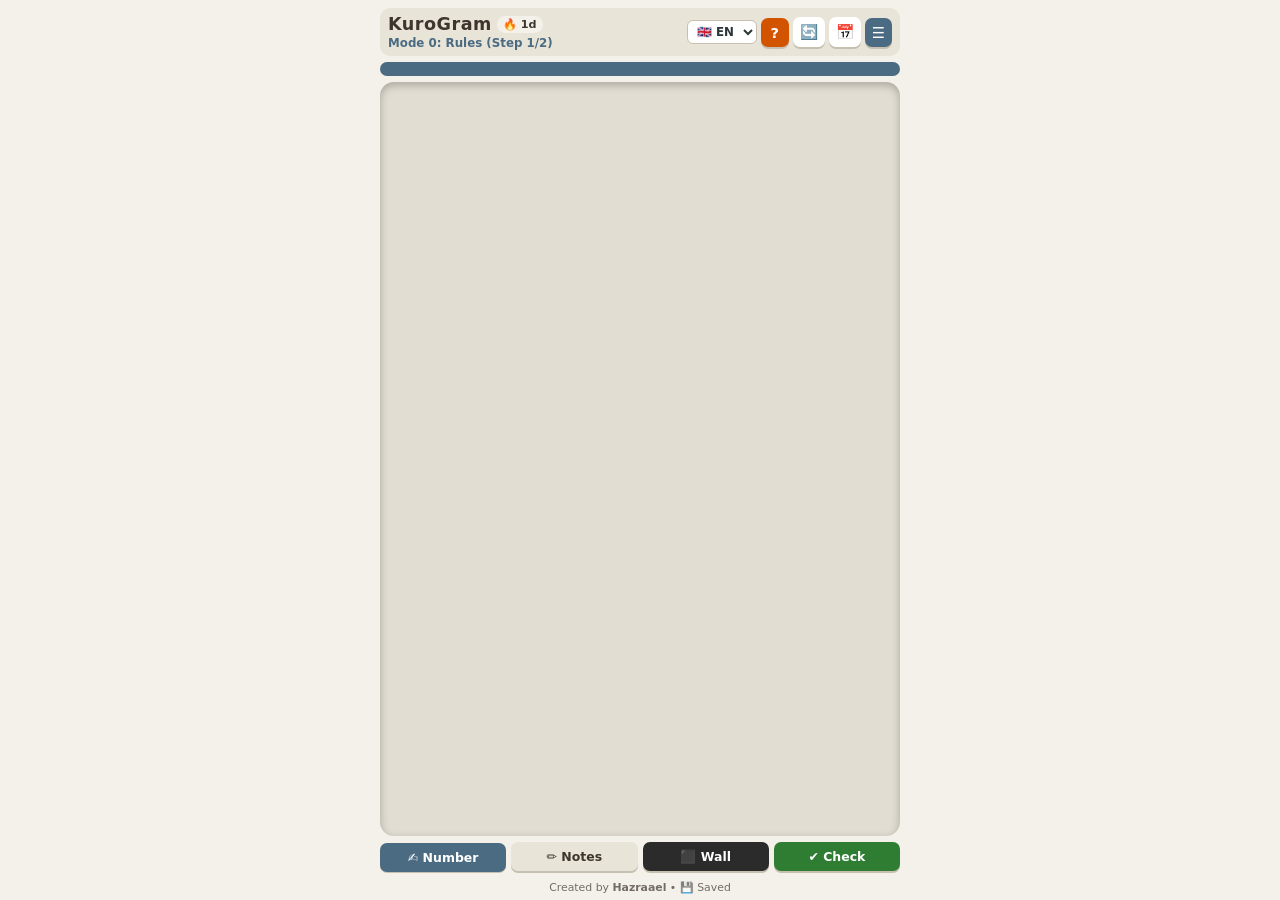
==== commit ab8e5531: "v1.3.0 - Internationalisation (FR / EN / ES) - Notifications de Déblocage (Thèmes / Difficultés / H" ====
--- a/index.html
+++ b/index.html
@@ -13,7 +13,7 @@
     <link rel="stylesheet" href="style.css">
 </head>
 <body class="game-screen theme-paper">
-    <!-- CONTENEUR DE NOTIFICATIONS INTÉGRÉES -->
+    <!-- CONTENEUR DE NOTIFICATIONS INTÉGRÉES & DÉBLOCAGES -->
     <div id="toast-container" class="toast-container" aria-live="polite"></div>
 
     <div id="app">
@@ -22,27 +22,34 @@
             <div class="brand-col">
                 <div class="brand-line">
                     <h1>KuroGram</h1>
-                    <span id="streak-badge" title="Jours consécutifs">🔥 1j</span>
+                    <span id="streak-badge">🔥 1j</span>
                     <span id="lives-container" class="hidden">❤️❤️❤️❤️</span>
                 </div>
                 <div class="sub-status">
-                    <span id="mode-label">Mode 0 : Règles</span>
-                    <select id="size-selector" class="size-selector hidden" title="Taille de la grille"></select>
+                    <span id="mode-label">Mode 0</span>
+                    <select id="size-selector" class="size-selector hidden"></select>
                 </div>
             </div>
 
             <div class="header-actions">
                 <div id="timer-label" class="timer-pill hidden">⏱️ 00:00</div>
-                <button id="btn-help" class="icon-btn help-btn" title="Rappel des 3 Règles (?)">?</button>
-                <button id="btn-new-grid" class="icon-btn" title="Nouvelle grille">🔄</button>
-                <button id="btn-daily" class="icon-btn" title="Défi du Jour">📅</button>
-                <button id="btn-menu" class="icon-btn menu-btn" title="Menu Principal">☰</button>
+                <select id="lang-selector" class="lang-selector" title="Language / Langue / Idioma">
+                    <option value="fr">🇫🇷 FR</option>
+                    <option value="en">🇬🇧 EN</option>
+                    <option value="es">🇪🇸 ES</option>
+                </select>
+                <button id="btn-help" class="icon-btn help-btn">?</button>
+                <button id="btn-new-grid" class="icon-btn">🔄</button>
+                <button id="btn-daily" class="icon-btn">📅</button>
+                <button id="btn-menu" class="icon-btn menu-btn">
+                    ☰<span id="menu-unlock-dot" class="unlock-dot hidden"></span>
+                </button>
             </div>
         </header>
 
         <!-- BANDEAU TUTORIEL / GUIDAGE (Modes 0 et 1 uniquement) -->
         <div id="guide-banner" class="guide-banner hidden">
-            <span id="guide-text">Bienvenue dans le mode d'apprentissage.</span>
+            <span id="guide-text"></span>
         </div>
 
         <!-- PLATEAU DE JEU 2.5D AUTO-ADAPTATIF -->
@@ -53,10 +60,10 @@
         <!-- ZONE DE CONTRÔLES TOUJOURS VISIBLE EN BAS -->
         <section class="controls-area">
             <div class="input-modes">
-                <button id="tool-num" class="tool-btn active">✍️ Chiffre</button>
-                <button id="tool-note" class="tool-btn">✏️ Notes</button>
-                <button id="action-wall" class="tool-btn wall-action-btn">⬛ Mur</button>
-                <button id="btn-verify" class="tool-btn verify-btn">✔️ Vérifier</button>
+                <button id="tool-num" class="tool-btn active" data-i18n="toolNum">✍️ Chiffre</button>
+                <button id="tool-note" class="tool-btn" data-i18n="toolNote">✏️ Notes</button>
+                <button id="action-wall" class="tool-btn wall-action-btn" data-i18n="toolWall">⬛ Mur</button>
+                <button id="btn-verify" class="tool-btn verify-btn" data-i18n="toolVerify">✔️ Vérifier</button>
             </div>
 
             <!-- PAVÉ NUMÉRIQUE COMPACT -->
@@ -80,137 +87,39 @@
                     <span class="bonus-count" id="count-b3">3</span>
                 </button>
             </div>
-            <footer class="credits" id="footer-credits" title="Créé par Hazraael">
-                Créé par <strong>Hazraael</strong> • <span id="save-indicator">💾 Sauvegardé</span>
+            <footer class="credits" id="footer-credits">
+                <span data-i18n="createdBy">Créé par</span> <strong>Hazraael</strong> • <span id="save-indicator" data-i18n="saved">💾 Sauvegardé</span>
             </footer>
         </section>
     </div>
 
-    <!-- MODALE : CARROUSEL VISUEL DES 3 RÈGLES (BOUTON ? & DÉMARRAGE TUTO) -->
+    <!-- MODALE : CARROUSEL VISUEL DES 3 RÈGLES (INJECTÉ PAR I18N.JS) -->
     <div id="modal-rules" class="modal hidden">
         <div class="modal-content rules-modal-content">
             <div class="rules-header">
-                <h2>📖 Les 3 Règles d'Or</h2>
-                <span class="swipe-hint">Glissez ou utilisez ◀ ▶</span>
-            </div>
-
-            <!-- ZONE CARROUSEL SWIPABLE -->
+                <h2 data-i18n="rulesModalTitle">📖 Les 3 Règles d'Or</h2>
+                <span class="swipe-hint" data-i18n="swipeHint">Glissez ou utilisez ◀ ▶</span>
+            </div>
+
             <div id="rules-carousel" class="rules-carousel">
-                <!-- SLIDE 1 : SUDOKU + SECRET DU MUR -->
-                <div class="rule-slide active" data-slide="0">
-                    <div class="rule-badge">Règle 1 / 3 — L'ADN du Sudoku</div>
-                    <h3>Unicité des chiffres (même sous un Mur !)</h3>
-                    <p class="rule-desc">
-                        Sur une grille de 4 cases, chaque ligne et chaque colonne contient les chiffres <strong>1, 2, 3 et 4 une seule fois</strong>.<br>
-                        ⚠️ <strong>Important :</strong> Un <strong>Mur noir ⬛ cache toujours un chiffre</strong> ! Ce chiffre masqué compte pour la règle du Sudoku et ne peut plus être utilisé ailleurs sur la même ligne ou colonne.
-                    </p>
-
-                    <div class="example-box ex-good">
-                        <div class="ex-title">✅ CORRECT : Les chiffres 1, 2, 3 et 4 sont tous présents une seule fois</div>
-                        <div class="mini-row">
-                            <div class="mini-tile">1</div>
-                            <div class="mini-tile mini-wall"><span>2</span><small>🔒</small></div>
-                            <div class="mini-tile">3</div>
-                            <div class="mini-tile">4</div>
-                        </div>
-                        <div class="ex-caption">Le <b>2 🔒</b> est caché sous le mur : les cases blanches utilisent donc <b>1, 3 et 4</b>.</div>
-                    </div>
-
-                    <div class="example-box ex-bad">
-                        <div class="ex-title">❌ INCORRECT : Le chiffre 2 est utilisé deux fois !</div>
-                        <div class="mini-row">
-                            <div class="mini-tile">1</div>
-                            <div class="mini-tile mini-wall"><span>2</span><small>🔒</small></div>
-                            <div class="mini-tile mini-err">2</div>
-                            <div class="mini-tile">4</div>
-                        </div>
-                        <div class="ex-caption">Interdit : le <b>2</b> est déjà caché sous le mur de cette ligne, on ne peut pas le remettre dans une case blanche (et il manque le 3).</div>
-                    </div>
-                </div>
-
-                <!-- SLIDE 2 : NONOGRAM -->
-                <div class="rule-slide hidden" data-slide="1">
-                    <div class="rule-badge">Règle 2 / 3 — L'ADN du Nonogram</div>
-                    <h3>Les Murs noirs découpent la grille</h3>
-                    <p class="rule-desc">
-                        Certaines cases sont des <strong>Murs noirs ⬛</strong> qui séparent les cases blanches en plusieurs blocs.<br>
-                        Si l'indice au bord affiche <strong>deux nombres</strong> (ex : <b>1 - 7</b>), il y a <strong>obligatoirement au moins un Mur ⬛</strong> entre le premier bloc blanc et le second bloc blanc.
-                    </p>
-
-                    <div class="example-box ex-good">
-                        <div class="ex-title">✅ CORRECT : Le mur sépare bien les deux blocs de l'indice « 1 - 7 »</div>
-                        <div class="mini-row">
-                            <div class="mini-clue">1 - 7</div>
-                            <div class="mini-tile">1</div>
-                            <div class="mini-tile mini-wall"><span>2</span><small>🔒</small></div>
-                            <div class="mini-tile">3</div>
-                            <div class="mini-tile">4</div>
-                        </div>
-                        <div class="ex-caption">1er bloc blanc à gauche (<b>1</b>), puis un <b>Mur ⬛</b>, puis le 2e bloc blanc à droite (<b>3 et 4</b>).</div>
-                    </div>
-
-                    <div class="example-box ex-bad">
-                        <div class="ex-title">❌ INCORRECT : Aucun mur ne sépare les deux blocs !</div>
-                        <div class="mini-row">
-                            <div class="mini-clue">1 - 7</div>
-                            <div class="mini-tile mini-err">1</div>
-                            <div class="mini-tile mini-err">3</div>
-                            <div class="mini-tile mini-err">4</div>
-                            <div class="mini-tile mini-wall"><span>2</span><small>🔒</small></div>
-                        </div>
-                        <div class="ex-caption">Interdit : ici toutes les cases blanches se touchent (cela ferait un seul bloc de somme 1+3+4 = <b>8</b> au lieu de <b>1 - 7</b>).</div>
-                    </div>
-                </div>
-
-                <!-- SLIDE 3 : KAKURO -->
-                <div class="rule-slide hidden" data-slide="2">
-                    <div class="rule-badge">Règle 3 / 3 — L'ADN du Kakuro</div>
-                    <h3>Les Sommes (Le Mur ne s'additionne jamais !)</h3>
-                    <p class="rule-desc">
-                        Les indices sur les bords indiquent <strong>la somme des cases blanches</strong> de chaque bloc.<br>
-                        ⚠️ <strong>Règle clé :</strong> Le chiffre caché sous un <strong>Mur ⬛ ne compte JAMAIS dans la somme</strong> (il vaut 0 pour l'addition, même s'il compte pour le Sudoku !).
-                    </p>
-
-                    <div class="example-box ex-good">
-                        <div class="ex-title">✅ CORRECT : Seules les cases blanches sont additionnées</div>
-                        <div class="mini-row">
-                            <div class="mini-clue">1 - 7</div>
-                            <div class="mini-tile">1</div>
-                            <div class="mini-tile mini-wall"><span>2</span><small>🔒</small></div>
-                            <div class="mini-tile">3</div>
-                            <div class="mini-tile">4</div>
-                        </div>
-                        <div class="ex-caption">Bloc gauche = <b>1</b>. Le mur (<b>2🔒</b>) est ignoré dans la somme. Bloc droit = <b>3 + 4 = 7</b> !</div>
-                    </div>
-
-                    <div class="example-box ex-bad">
-                        <div class="ex-title">❌ INCORRECT : Le chiffre du mur a été compté dans la somme</div>
-                        <div class="mini-row">
-                            <div class="mini-clue">1 - 7</div>
-                            <div class="mini-tile">1</div>
-                            <div class="mini-tile mini-wall"><span>4</span><small>🔒</small></div>
-                            <div class="mini-tile mini-err">3</div>
-                            <div class="mini-tile mini-err">2</div>
-                        </div>
-                        <div class="ex-caption">Erreur : les cases blanches de droite font <b>3 + 2 = 5</b> (et non 7). Le <b>4🔒</b> sous le mur ne s'additionne jamais !</div>
-                    </div>
-                </div>
-            </div>
-
-            <!-- NAVIGATION DU CARROUSEL (FLÈCHES + POINTS) -->
+                <div class="rule-slide" data-slide="0"></div>
+                <div class="rule-slide hidden" data-slide="1"></div>
+                <div class="rule-slide hidden" data-slide="2"></div>
+            </div>
+
             <div class="carousel-nav">
-                <button id="rule-prev" class="carousel-arrow" title="Règle précédente">◀</button>
+                <button id="rule-prev" class="carousel-arrow">◀</button>
                 <div class="carousel-dots">
-                    <button class="carousel-dot active" data-dot="0" aria-label="Règle 1"></button>
-                    <button class="carousel-dot" data-dot="1" aria-label="Règle 2"></button>
-                    <button class="carousel-dot" data-dot="2" aria-label="Règle 3"></button>
-                </div>
-                <button id="rule-next" class="carousel-arrow" title="Règle suivante">▶</button>
+                    <button class="carousel-dot active" data-dot="0"></button>
+                    <button class="carousel-dot" data-dot="1"></button>
+                    <button class="carousel-dot" data-dot="2"></button>
+                </div>
+                <button id="rule-next" class="carousel-arrow">▶</button>
             </div>
 
             <div class="rules-footer-actions">
-                <button id="btn-close-rules" class="primary-btn">J'ai compris ! Fermer ✕</button>
-                <button id="btn-rules-start-tuto" class="secondary-btn hidden">🎓 Faire le tutoriel guidé (Mode 0)</button>
+                <button id="btn-close-rules" class="primary-btn" data-i18n="rulesCloseBtn">J'ai compris ! Fermer ✕</button>
+                <button id="btn-rules-start-tuto" class="secondary-btn hidden" data-i18n="rulesStartTutoBtn">🎓 Faire le tutoriel guidé (Mode 0)</button>
             </div>
         </div>
     </div>
@@ -218,23 +127,23 @@
     <!-- MODALE : QUESTION AVANT LE PUZZLE DU JOUR -->
     <div id="modal-daily-check" class="modal hidden">
         <div class="modal-content center">
-            <h2>📅 Défi du Jour (5x5)</h2>
-            <p>Avant de lancer la grille quotidienne, <strong>connaissez-vous déjà les 3 règles de KuroGram</strong> (Sudoku, Murs Nonogram et Sommes Kakuro) ?</p>
+            <h2 data-i18n="dailyCheckTitle">📅 Défi du Jour (5x5)</h2>
+            <p id="daily-check-desc"></p>
             <div class="end-actions">
-                <button id="btn-daily-know-yes" class="primary-btn">✅ Oui, lancer le Défi du Jour ▶</button>
-                <button id="btn-daily-know-no" class="secondary-btn">📖 Non, voir les règles illustrées</button>
-                <button id="btn-daily-cancel" class="close-modal-btn">Annuler</button>
-            </div>
-        </div>
-    </div>
-
-    <!-- MENU UNIQUE CENTRALISÉ (ONGLETS : MODES / STATS / THÈMES & HAUTS-FAITS) -->
+                <button id="btn-daily-know-yes" class="primary-btn" data-i18n="dailyKnowYes"></button>
+                <button id="btn-daily-know-no" class="secondary-btn" data-i18n="dailyKnowNo"></button>
+                <button id="btn-daily-cancel" class="close-modal-btn" data-i18n="cancel"></button>
+            </div>
+        </div>
+    </div>
+
+    <!-- MENU UNIQUE CENTRALISÉ -->
     <div id="modal-hub" class="modal hidden">
         <div class="modal-content">
             <div class="hub-tabs">
-                <button class="hub-tab active" data-tab="tab-modes">⚙️ Modes</button>
-                <button class="hub-tab" data-tab="tab-stats">📊 Stats</button>
-                <button class="hub-tab" data-tab="tab-themes">🏆 Thèmes</button>
+                <button class="hub-tab active" data-tab="tab-modes" data-i18n="tabModes">⚙️ Modes</button>
+                <button class="hub-tab" data-tab="tab-stats" data-i18n="tabStats">📊 Stats</button>
+                <button class="hub-tab" data-tab="tab-themes" data-i18n="tabThemes">🏆 Thèmes</button>
             </div>
 
             <!-- ONGLET 1 : MODES & PARAMÈTRES -->
@@ -242,21 +151,21 @@
                 <div class="mode-list" id="mode-list"></div>
                 <hr>
                 <label class="toggle-row">
-                    <span>Chiffres gravés 🔒 dans les murs (Modes 0-3)</span>
+                    <span data-i18n="engravedToggle">Chiffres gravés 🔒 dans les murs (Modes 0-3)</span>
                     <input type="checkbox" id="toggle-engraved" checked>
                 </label>
                 <div class="dev-unlock-box">
-                    <input type="text" id="secret-code-input" placeholder="Code donateur / secret...">
-                    <button id="btn-secret-code" class="primary-btn">Valider</button>
-                </div>
-                <button id="btn-player-reset" class="danger-btn" style="margin-top:4px;">🗑️ Réinitialiser ma progression</button>
+                    <input type="text" id="secret-code-input" placeholder="Code...">
+                    <button id="btn-secret-code" class="primary-btn" data-i18n="validate">Valider</button>
+                </div>
+                <button id="btn-player-reset" class="danger-btn" style="margin-top:4px;" data-i18n="resetProgressBtn"></button>
 
                 <!-- ZONE DE TEST MASQUÉE PAR DÉFAUT -->
                 <div id="debug-zone" class="debug-zone hidden">
-                    <strong>🛠️ Outils Développeur (Test) :</strong>
+                    <strong data-i18n="devToolsTitle">🛠️ Outils Développeur (Test) :</strong>
                     <div class="debug-actions">
-                        <button id="btn-debug-unlock" class="secondary-btn">🔓 Tout débloquer</button>
-                        <button id="btn-debug-reset" class="danger-btn">🗑️ Reset Total</button>
+                        <button id="btn-debug-unlock" class="secondary-btn" data-i18n="debugUnlockBtn"></button>
+                        <button id="btn-debug-reset" class="danger-btn" data-i18n="debugResetBtn"></button>
                     </div>
                 </div>
             </div>
@@ -264,24 +173,8 @@
             <!-- ONGLET 2 : STATISTIQUES PERSONNELLES -->
             <div id="tab-stats" class="tab-pane hidden">
                 <div class="stats-filter-row">
-                    <label for="stats-size-filter"><strong>Afficher :</strong></label>
-                    <select id="stats-size-filter" class="size-selector">
-                        <option value="global">🌍 Global (Toutes les grilles)</option>
-                        <option value="3">Grille 3x3</option>
-                        <option value="4">Grille 4x4</option>
-                        <option value="5">Grille 5x5</option>
-                        <option value="6">Grille 6x6</option>
-                        <option value="7">Grille 7x7</option>
-                        <option value="8">Grille 8x8</option>
-                        <option value="9">Grille 9x9</option>
-                        <option value="10">Grille 10x10 (PGM)</option>
-                        <option value="11">Grille 11x11 (PGM)</option>
-                        <option value="12">Grille 12x12 (PGM)</option>
-                        <option value="13">Grille 13x13 (PGM)</option>
-                        <option value="14">Grille 14x14 (PGM)</option>
-                        <option value="15">Grille 15x15 (PGM)</option>
-                        <option value="16">Grille 16x16 (PGM)</option>
-                    </select>
+                    <label for="stats-size-filter"><strong data-i18n="statsShowLabel">Afficher :</strong></label>
+                    <select id="stats-size-filter" class="size-selector"></select>
                 </div>
                 <div id="stats-grid" class="stats-grid"></div>
                 <div id="stats-details" class="stats-details"></div>
@@ -289,25 +182,25 @@
 
             <!-- ONGLET 3 : THÈMES & HAUTS-FAITS -->
             <div id="tab-themes" class="tab-pane hidden">
-                <h3>Thèmes Visuels</h3>
+                <h3 data-i18n="themesTitle">Thèmes Visuels</h3>
                 <div id="theme-selector" class="theme-list"></div>
-                <h3>Hauts-Faits</h3>
+                <h3 data-i18n="achievementsTitle">Hauts-Faits</h3>
                 <div id="achievements-list" class="achievements-list"></div>
             </div>
 
-            <button class="close-modal-btn" data-close="modal-hub">Fermer (Échap)</button>
+            <button class="close-modal-btn" data-close="modal-hub" data-i18n="closeEsc">Fermer (Échap)</button>
         </div>
     </div>
 
     <!-- MODALE : VICTOIRE / DÉFAITE -->
     <div id="modal-end" class="modal hidden">
         <div class="modal-content center">
-            <h2 id="end-title">Grille Résolue !</h2>
+            <h2 id="end-title"></h2>
             <p id="end-message"></p>
             <div id="end-ad-info" class="ad-limit-box hidden"></div>
             <div class="end-actions">
-                <button id="btn-extra-life" class="secondary-btn hidden">📺 Regarder une pub (+Vies)</button>
-                <button id="btn-next-level" class="primary-btn">Continuer ▶</button>
+                <button id="btn-extra-life" class="secondary-btn hidden"></button>
+                <button id="btn-next-level" class="primary-btn"></button>
             </div>
         </div>
     </div>
@@ -315,11 +208,11 @@
     <!-- MODALE : CONFIRMATION INTÉGRÉE -->
     <div id="modal-confirm" class="modal hidden">
         <div class="modal-content center">
-            <h2 id="confirm-title">Confirmation</h2>
+            <h2 id="confirm-title"></h2>
             <p id="confirm-message"></p>
             <div class="end-actions">
-                <button id="btn-confirm-yes" class="primary-btn">Confirmer</button>
-                <button id="btn-confirm-no" class="close-modal-btn">Annuler</button>
+                <button id="btn-confirm-yes" class="primary-btn" data-i18n="confirm"></button>
+                <button id="btn-confirm-no" class="close-modal-btn" data-i18n="cancel"></button>
             </div>
         </div>
     </div>
@@ -327,19 +220,20 @@
     <!-- MODALE : PUBLICITÉ RÉCOMPENSÉE -->
     <div id="modal-ad" class="modal hidden">
         <div class="modal-content center">
-            <h2 id="ad-modal-title">📺 Bonus Vidéo</h2>
+            <h2 id="ad-modal-title"></h2>
             <p id="ad-modal-desc"></p>
             <div id="ad-video-box" class="ad-video-box hidden">
                 <div class="ad-spinner">⏳</div>
-                <div id="ad-countdown-text">Publicité en cours... 3s</div>
+                <div id="ad-countdown-text"></div>
             </div>
             <div class="end-actions" id="ad-modal-buttons">
-                <button id="btn-watch-ad" class="secondary-btn">📺 Regarder la vidéo</button>
-                <button id="btn-cancel-ad" class="close-modal-btn">Annuler</button>
-            </div>
-        </div>
-    </div>
-
+                <button id="btn-watch-ad" class="secondary-btn" data-i18n="adWatchBtn"></button>
+                <button id="btn-cancel-ad" class="close-modal-btn" data-i18n="cancel"></button>
+            </div>
+        </div>
+    </div>
+
+    <script src="i18n.js"></script>
     <script src="game.js"></script>
 </body>
 </html>
--- a/style.css
+++ b/style.css
@@ -70,7 +70,7 @@
     overflow: hidden;
 }
 
-/* NOTIFICATIONS INTÉGRÉES */
+/* NOTIFICATIONS INTÉGRÉES & BANNIÈRE DORÉE DE DÉBLOCAGE */
 .toast-container {
     position: fixed;
     top: 12px;
@@ -99,11 +99,25 @@
     align-items: center;
     gap: 10px;
     border-left: 5px solid var(--accent);
-    animation: toastIn 0.2s ease;
+    animation: toastIn 0.25s ease;
 }
 .toast.toast-success { border-left-color: #2ecc71; background: #1e3a28; }
 .toast.toast-warn { border-left-color: #f39c12; background: #3a2e18; }
 .toast.toast-error { border-left-color: #e74c3c; background: #3d1c1c; }
+
+/* Style festif pour le déblocage d'un Mode, Thème ou Haut-Fait */
+.toast.toast-unlock {
+    background: linear-gradient(135deg, #2c220e 0%, #4a3510 100%);
+    border: 2px solid #f1c40f;
+    border-left: 6px solid #f1c40f;
+    color: #fff8e7;
+    box-shadow: 0 8px 24px rgba(241, 196, 15, 0.35);
+    animation: unlockPop 0.4s cubic-bezier(0.175, 0.885, 0.32, 1.275);
+}
+@keyframes unlockPop {
+    0% { opacity: 0; transform: scale(0.85) translateY(-15px); }
+    100% { opacity: 1; transform: scale(1) translateY(0); }
+}
 .toast-close {
     background: rgba(255,255,255,0.15);
     color: #fff;
@@ -124,43 +138,56 @@
     justify-content: space-between;
     align-items: center;
     background: var(--clue-bg);
-    padding: 6px 10px;
+    padding: 6px 8px;
     border-radius: 10px;
     flex-shrink: 0;
 }
 .brand-col { display: flex; flex-direction: column; gap: 2px; }
-.brand-line { display: flex; align-items: center; gap: 6px; }
-.brand-line h1 { font-size: 1.15rem; letter-spacing: 0.5px; color: var(--clue-text); }
-#streak-badge { background: var(--bg-main); padding: 2px 6px; border-radius: 10px; font-size: 0.72rem; font-weight: bold; color: var(--clue-text); }
-#lives-container { font-size: 0.74rem; letter-spacing: -1px; }
-
-.sub-status { display: flex; align-items: center; gap: 6px; font-size: 0.76rem; font-weight: 700; color: var(--accent); }
-.size-selector {
+.brand-line { display: flex; align-items: center; gap: 5px; }
+.brand-line h1 { font-size: 1.1rem; letter-spacing: 0.5px; color: var(--clue-text); }
+#streak-badge { background: var(--bg-main); padding: 2px 6px; border-radius: 10px; font-size: 0.7rem; font-weight: bold; color: var(--clue-text); }
+#lives-container { font-size: 0.72rem; letter-spacing: -1px; }
+
+.sub-status { display: flex; align-items: center; gap: 6px; font-size: 0.74rem; font-weight: 700; color: var(--accent); }
+.size-selector, .lang-selector {
     background: var(--tile-top); color: var(--tile-text);
-    border: 1px solid var(--tile-side); border-radius: 5px;
-    padding: 2px 6px; font-weight: 700; font-size: 0.75rem; cursor: pointer;
-}
-
-.header-actions { display: flex; align-items: center; gap: 5px; }
+    border: 1px solid var(--tile-side); border-radius: 6px;
+    padding: 3px 5px; font-weight: 700; font-size: 0.74rem; cursor: pointer;
+}
+
+.header-actions { display: flex; align-items: center; gap: 4px; }
 .timer-pill {
     background: var(--bg-main); color: var(--accent);
-    padding: 5px 7px; border-radius: 7px; font-size: 0.78rem;
+    padding: 5px 6px; border-radius: 7px; font-size: 0.75rem;
     font-weight: 800; font-variant-numeric: tabular-nums;
 }
 .icon-btn {
+    position: relative;
     background: var(--tile-top); color: var(--clue-text);
-    border: none; padding: 6px 8px; border-radius: 7px;
-    font-size: 0.95rem; cursor: pointer; box-shadow: 0 2px 0 var(--tile-side);
+    border: none; padding: 6px 7px; border-radius: 7px;
+    font-size: 0.92rem; cursor: pointer; box-shadow: 0 2px 0 var(--tile-side);
 }
 .icon-btn:active { transform: translateY(2px); box-shadow: none; }
 .icon-btn.active-daily { background: var(--accent); color: #fff; }
-.help-btn {
-    font-weight: 900;
-    background: #d35400;
-    color: #fff;
-    min-width: 30px;
-}
+.help-btn { font-weight: 900; background: #d35400; color: #fff; min-width: 28px; }
 .menu-btn { font-weight: 900; background: var(--accent); color: #fff; }
+
+/* Pastille lumineuse sur le bouton menu ☰ quand un nouveau déblocage est disponible */
+.unlock-dot {
+    position: absolute;
+    top: -4px;
+    right: -4px;
+    width: 11px;
+    height: 11px;
+    background: #f1c40f;
+    border: 2px solid #c0392b;
+    border-radius: 50%;
+    animation: dotPulse 1s infinite alternate;
+}
+@keyframes dotPulse {
+    from { transform: scale(1); }
+    to { transform: scale(1.3); }
+}
 
 /* BANDEAU TUTORIEL COMPACT */
 .guide-banner {
@@ -257,12 +284,8 @@
     background: rgba(0,0,0,0.25);
 }
 .wall-lock-badge {
-    position: absolute;
-    bottom: 2px;
-    right: 3px;
-    font-size: 0.48rem;
-    opacity: 0.65;
-    pointer-events: none;
+    position: absolute; bottom: 2px; right: 3px;
+    font-size: 0.48rem; opacity: 0.65; pointer-events: none;
 }
 .tile.wall.hide-engraved .tile-value,
 .tile.wall.hide-engraved .wall-lock-badge { visibility: hidden; }
@@ -365,148 +388,66 @@
     display: flex; justify-content: space-between; align-items: center;
     border-bottom: 2px solid var(--clue-bg); padding-bottom: 6px;
 }
-.rules-header h2 { font-size: 1.15rem; }
+.rules-header h2 { font-size: 1.12rem; }
 .swipe-hint { font-size: 0.72rem; opacity: 0.75; font-weight: 600; }
 
-.rules-carousel {
-    position: relative;
-    overflow: hidden;
-    touch-action: pan-y;
-    cursor: grab;
-}
+.rules-carousel { position: relative; overflow: hidden; touch-action: pan-y; cursor: grab; }
 .rules-carousel:active { cursor: grabbing; }
 
-.rule-slide {
-    display: flex;
-    flex-direction: column;
-    gap: 8px;
-    animation: fadeSlide 0.22s ease;
-}
+.rule-slide { display: flex; flex-direction: column; gap: 8px; animation: fadeSlide 0.22s ease; }
 @keyframes fadeSlide {
     from { opacity: 0.3; transform: translateX(8px); }
     to { opacity: 1; transform: translateX(0); }
 }
 
 .rule-badge {
-    align-self: flex-start;
-    background: var(--accent); color: #fff;
-    font-size: 0.72rem; font-weight: 800;
-    padding: 3px 9px; border-radius: 12px;
+    align-self: flex-start; background: var(--accent); color: #fff;
+    font-size: 0.72rem; font-weight: 800; padding: 3px 9px; border-radius: 12px;
 }
 .rule-slide h3 { font-size: 1rem; color: var(--clue-text); }
 .rule-desc { font-size: 0.81rem; line-height: 1.38; }
 
 .example-box {
-    padding: 9px 10px;
-    border-radius: 10px;
-    display: flex;
-    flex-direction: column;
-    gap: 6px;
-    border-left: 4px solid transparent;
-}
-.example-box.ex-good {
-    background: rgba(46, 204, 113, 0.12);
-    border-left-color: #27ae60;
-}
-.example-box.ex-bad {
-    background: rgba(231, 76, 60, 0.12);
-    border-left-color: #c0392b;
-}
+    padding: 9px 10px; border-radius: 10px;
+    display: flex; flex-direction: column; gap: 6px; border-left: 4px solid transparent;
+}
+.example-box.ex-good { background: rgba(46, 204, 113, 0.12); border-left-color: #27ae60; }
+.example-box.ex-bad { background: rgba(231, 76, 60, 0.12); border-left-color: #c0392b; }
 .ex-title { font-size: 0.76rem; font-weight: 800; }
 .ex-caption { font-size: 0.73rem; line-height: 1.3; opacity: 0.92; }
 
-/* MINI-TUILES 2.5D D'ILLUSTRATION DANS LES RÈGLES */
-.mini-row {
-    display: flex;
-    align-items: center;
-    justify-content: center;
-    gap: 6px;
-    padding: 4px 0;
-}
+.mini-row { display: flex; align-items: center; justify-content: center; gap: 6px; padding: 4px 0; }
 .mini-clue {
-    background: var(--clue-bg);
-    color: var(--clue-text);
-    font-weight: 800;
-    font-size: 0.78rem;
-    padding: 8px 9px;
-    border-radius: 6px;
-    white-space: nowrap;
+    background: var(--clue-bg); color: var(--clue-text);
+    font-weight: 800; font-size: 0.78rem; padding: 8px 9px; border-radius: 6px; white-space: nowrap;
 }
 .mini-tile {
-    width: 38px;
-    height: 38px;
-    background: var(--tile-top);
-    color: var(--tile-text);
-    border-radius: 6px;
-    display: flex;
-    justify-content: center;
-    align-items: center;
-    font-weight: 800;
-    font-size: 1.05rem;
-    box-shadow: 0 4px 0 var(--tile-side);
-    position: relative;
+    width: 38px; height: 38px; background: var(--tile-top); color: var(--tile-text);
+    border-radius: 6px; display: flex; justify-content: center; align-items: center;
+    font-weight: 800; font-size: 1.05rem; box-shadow: 0 4px 0 var(--tile-side); position: relative;
 }
 .mini-tile.mini-wall {
-    background: var(--wall-bg);
-    color: var(--wall-engraved);
+    background: var(--wall-bg); color: var(--wall-engraved);
     box-shadow: inset 0 3px 5px var(--wall-inner-shadow);
-    transform: translateY(2px);
-    font-style: italic;
-    font-size: 0.92rem;
-}
-.mini-tile.mini-wall span {
-    border: 1px dashed rgba(255,255,255,0.22);
-    padding: 0 4px;
-    border-radius: 3px;
-}
-.mini-tile.mini-wall small {
-    position: absolute;
-    bottom: 1px;
-    right: 2px;
-    font-size: 0.45rem;
-    font-style: normal;
-}
-.mini-tile.mini-err {
-    background: #c0392b;
-    color: #fff;
-    box-shadow: 0 4px 0 #7f1d1d;
-}
-
-/* BARRE DE NAVIGATION CARROUSEL (FLÈCHES + POINTS) */
-.carousel-nav {
-    display: flex;
-    justify-content: center;
-    align-items: center;
-    gap: 16px;
-    margin-top: 2px;
-}
+    transform: translateY(2px); font-style: italic; font-size: 0.92rem;
+}
+.mini-tile.mini-wall span { border: 1px dashed rgba(255,255,255,0.22); padding: 0 4px; border-radius: 3px; }
+.mini-tile.mini-wall small { position: absolute; bottom: 1px; right: 2px; font-size: 0.45rem; font-style: normal; }
+.mini-tile.mini-err { background: #c0392b; color: #fff; box-shadow: 0 4px 0 #7f1d1d; }
+
+.carousel-nav { display: flex; justify-content: center; align-items: center; gap: 16px; margin-top: 2px; }
 .carousel-arrow {
-    background: var(--clue-bg);
-    color: var(--clue-text);
-    border: none;
-    width: 36px;
-    height: 36px;
-    border-radius: 50%;
-    font-size: 0.95rem;
-    font-weight: 900;
-    cursor: pointer;
-    box-shadow: 0 2px 0 var(--tile-side);
+    background: var(--clue-bg); color: var(--clue-text); border: none;
+    width: 36px; height: 36px; border-radius: 50%; font-size: 0.95rem; font-weight: 900;
+    cursor: pointer; box-shadow: 0 2px 0 var(--tile-side);
 }
 .carousel-arrow:active { transform: translateY(2px); box-shadow: none; }
 .carousel-dots { display: flex; gap: 10px; align-items: center; }
 .carousel-dot {
-    width: 12px;
-    height: 12px;
-    border-radius: 50%;
-    border: none;
-    background: var(--tile-side);
-    cursor: pointer;
-    transition: transform 0.2s, background-color 0.2s;
-}
-.carousel-dot.active {
-    background: var(--accent);
-    transform: scale(1.3);
-}
+    width: 12px; height: 12px; border-radius: 50%; border: none;
+    background: var(--tile-side); cursor: pointer; transition: transform 0.2s, background-color 0.2s;
+}
+.carousel-dot.active { background: var(--accent); transform: scale(1.3); }
 .rules-footer-actions { display: flex; flex-direction: column; gap: 6px; }
 
 .hub-tabs { display: grid; grid-template-columns: repeat(3, 1fr); gap: 6px; }
